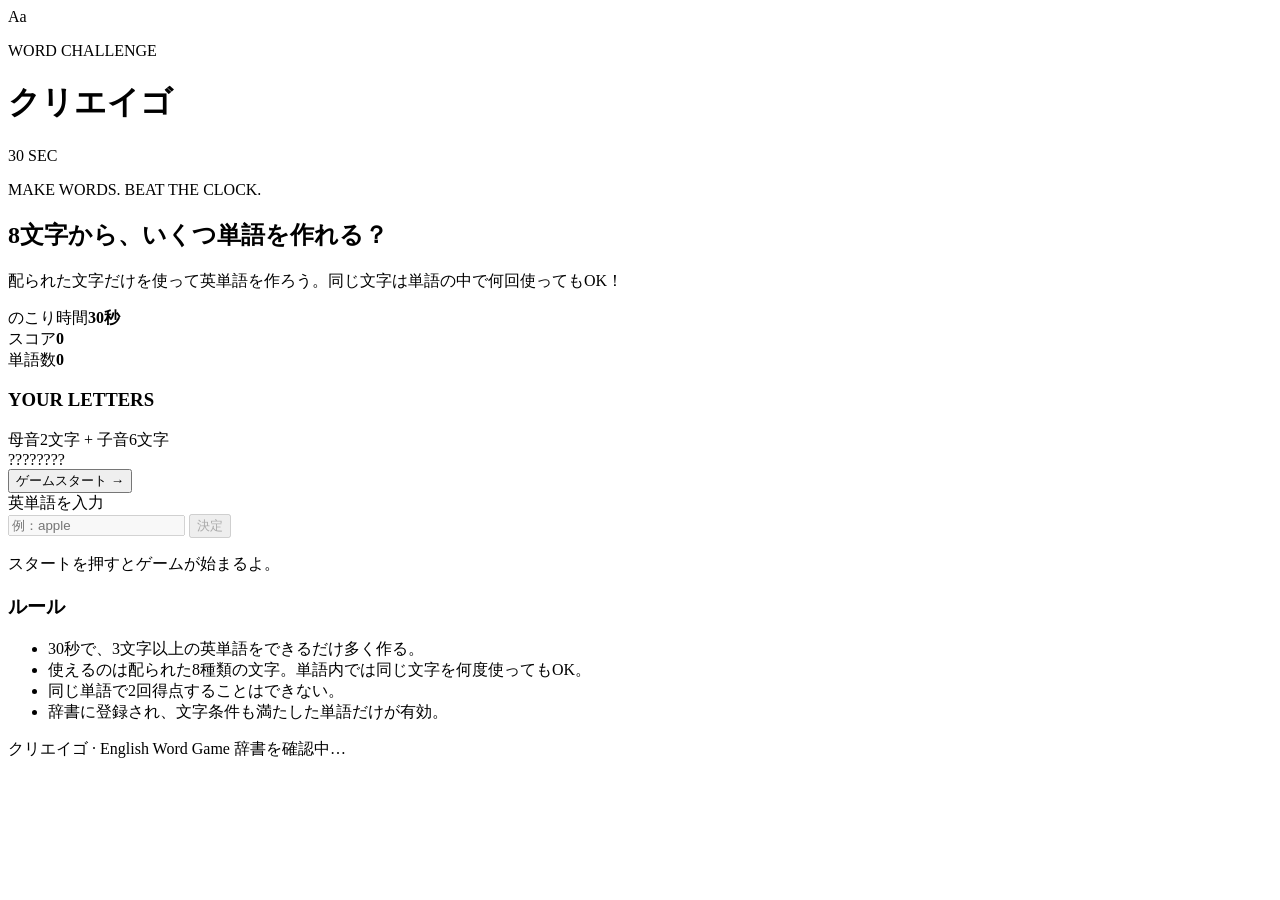
==== index.html @ 6e7e08d2 "Create Creigeo word game page" ====
<!doctype html>
<html lang="ja">
<head>
  <meta charset="utf-8">
  <meta name="viewport" content="width=device-width, initial-scale=1">
  <meta name="theme-color" content="#111827">
  <title>クリエイゴ | Alphabet Rush</title>
  <link rel="stylesheet" href="style.css">
  <script src="game.js" defer></script>
</head>
<body>
  <main class="app">
    <header class="top">
      <div class="brand-mark" aria-hidden="true">Aa</div>
      <div><p class="eyebrow">WORD CHALLENGE</p><h1>クリエイゴ</h1></div>
      <div class="top-badge">30 SEC</div>
    </header>

    <section class="hero">
      <p class="eyebrow">MAKE WORDS. BEAT THE CLOCK.</p>
      <h2>8文字から、いくつ単語を作れる？</h2>
      <p class="sub">配られた文字だけを使って英単語を作ろう。同じ文字は単語の中で何回使ってもOK！</p>
    </section>

    <section class="stats" aria-label="ゲーム状況">
      <div class="stat"><span>のこり時間</span><strong id="time">30<span class="unit">秒</span></strong></div>
      <div class="stat"><span>スコア</span><strong id="score">0</strong></div>
      <div class="stat"><span>単語数</span><strong id="word-count">0</strong></div>
    </section>

    <section class="play-panel">
      <div class="panel-heading"><h3>YOUR LETTERS</h3><span id="letter-note">母音2文字 + 子音6文字</span></div>
      <div id="letters" class="letters" aria-label="配られたアルファベット">
        <span class="letter placeholder">?</span><span class="letter placeholder">?</span><span class="letter placeholder">?</span><span class="letter placeholder">?</span><span class="letter placeholder">?</span><span class="letter placeholder">?</span><span class="letter placeholder">?</span><span class="letter placeholder">?</span>
      </div>

      <button id="start-btn" class="primary-btn">ゲームスタート <span aria-hidden="true">→</span></button>

      <form id="answer-form" class="answer-form">
        <label for="word-input">英単語を入力</label>
        <div class="input-row">
          <input id="word-input" type="text" placeholder="例：apple" autocomplete="off" autocapitalize="none" spellcheck="false" disabled>
          <button id="submit-btn" type="submit" disabled>決定</button>
        </div>
        <p id="feedback" class="feedback" aria-live="polite">スタートを押すとゲームが始まるよ。</p>
      </form>

      <div class="rules">
        <h3>ルール</h3>
        <ul>
          <li>30秒で、3文字以上の英単語をできるだけ多く作る。</li>
          <li>使えるのは配られた8種類の文字。単語内では同じ文字を何度使ってもOK。</li>
          <li>同じ単語で2回得点することはできない。</li>
          <li>辞書に登録され、文字条件も満たした単語だけが有効。</li>
        </ul>
      </div>
    </section>

    <section class="result-panel" id="result-panel" hidden>
      <p class="eyebrow">TIME'S UP</p>
      <h2>ゲーム終了！</h2>
      <p class="result-score"><span id="final-score">0</span><small>点</small></p>
      <p id="final-summary"></p>
      <h3>今回の単語</h3>
      <div id="final-words" class="word-list"></div>
      <button id="again-btn" class="primary-btn">もう一度プレイ ↻</button>
    </section>

    <footer>クリエイゴ · English Word Game <span id="dictionary-status">辞書を確認中…</span></footer>
  </main>
</body>
</html>
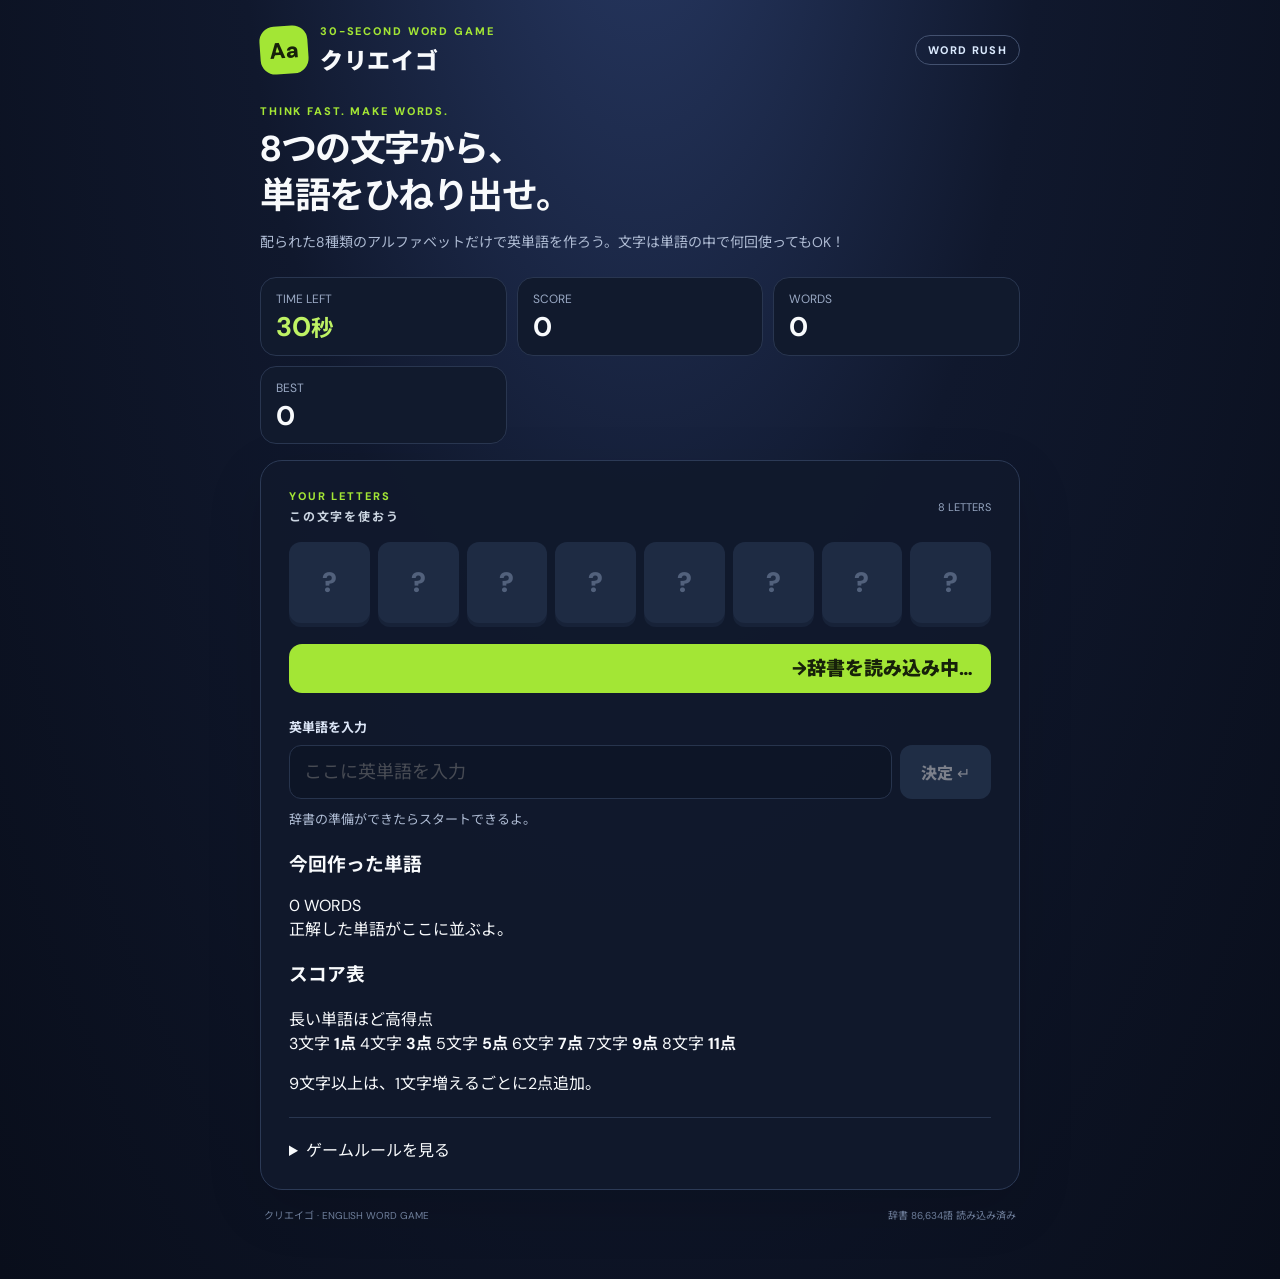
==== commit 1406f3a6: "Refresh Creigeo game interface" ====
--- a/index.html
+++ b/index.html
@@ -2,9 +2,13 @@
 <html lang="ja">
 <head>
   <meta charset="utf-8">
-  <meta name="viewport" content="width=device-width, initial-scale=1">
-  <meta name="theme-color" content="#111827">
-  <title>クリエイゴ | Alphabet Rush</title>
+  <meta name="viewport" content="width=device-width, initial-scale=1, viewport-fit=cover">
+  <meta name="theme-color" content="#101426">
+  <meta name="description" content="30秒で英単語を作るスピードワードゲーム、クリエイゴ。">
+  <title>クリエイゴ | 30秒ワードチャレンジ</title>
+  <link rel="preconnect" href="https://fonts.googleapis.com">
+  <link rel="preconnect" href="https://fonts.gstatic.com" crossorigin>
+  <link href="https://fonts.googleapis.com/css2?family=DM+Sans:wght@400;500;600;700;800;900&family=Noto+Sans+JP:wght@400;500;700;900&display=swap" rel="stylesheet">
   <link rel="stylesheet" href="style.css">
   <script src="game.js" defer></script>
 </head>
@@ -12,61 +16,120 @@
   <main class="app">
     <header class="top">
       <div class="brand-mark" aria-hidden="true">Aa</div>
-      <div><p class="eyebrow">WORD CHALLENGE</p><h1>クリエイゴ</h1></div>
-      <div class="top-badge">30 SEC</div>
+      <div class="brand-copy">
+        <p class="eyebrow">30-SECOND WORD GAME</p>
+        <h1>クリエイゴ</h1>
+      </div>
+      <div class="top-badge"><span class="live-dot"></span> WORD RUSH</div>
     </header>
 
     <section class="hero">
-      <p class="eyebrow">MAKE WORDS. BEAT THE CLOCK.</p>
-      <h2>8文字から、いくつ単語を作れる？</h2>
-      <p class="sub">配られた文字だけを使って英単語を作ろう。同じ文字は単語の中で何回使ってもOK！</p>
+      <p class="eyebrow">THINK FAST. MAKE WORDS.</p>
+      <h2>8つの文字から、<br><span>単語をひねり出せ。</span></h2>
+      <p class="sub">配られた8種類のアルファベットだけで英単語を作ろう。文字は単語の中で何回使ってもOK！</p>
     </section>
 
-    <section class="stats" aria-label="ゲーム状況">
-      <div class="stat"><span>のこり時間</span><strong id="time">30<span class="unit">秒</span></strong></div>
-      <div class="stat"><span>スコア</span><strong id="score">0</strong></div>
-      <div class="stat"><span>単語数</span><strong id="word-count">0</strong></div>
+    <section class="stats" aria-label="ゲーム記録">
+      <div class="stat time-stat">
+        <span class="stat-label">TIME LEFT</span>
+        <strong><span id="time-value">30</span><small>秒</small></strong>
+      </div>
+      <div class="stat">
+        <span class="stat-label">SCORE</span>
+        <strong id="score">0</strong>
+      </div>
+      <div class="stat">
+        <span class="stat-label">WORDS</span>
+        <strong id="word-count">0</strong>
+      </div>
+      <div class="stat best-stat">
+        <span class="stat-label">BEST</span>
+        <strong id="best-score">0</strong>
+      </div>
     </section>
 
+    <div class="timer-track" role="progressbar" aria-label="残り時間" aria-valuemin="0" aria-valuemax="30" aria-valuenow="30">
+      <div id="timer-bar" class="timer-fill"></div>
+    </div>
+
     <section class="play-panel">
-      <div class="panel-heading"><h3>YOUR LETTERS</h3><span id="letter-note">母音2文字 + 子音6文字</span></div>
+      <div class="panel-heading">
+        <div><p class="eyebrow">YOUR LETTERS</p><h3>この文字を使おう</h3></div>
+        <span class="letter-count">8 LETTERS</span>
+      </div>
       <div id="letters" class="letters" aria-label="配られたアルファベット">
-        <span class="letter placeholder">?</span><span class="letter placeholder">?</span><span class="letter placeholder">?</span><span class="letter placeholder">?</span><span class="letter placeholder">?</span><span class="letter placeholder">?</span><span class="letter placeholder">?</span><span class="letter placeholder">?</span>
+        <span class="letter placeholder">?</span>
+        <span class="letter placeholder">?</span>
+        <span class="letter placeholder">?</span>
+        <span class="letter placeholder">?</span>
+        <span class="letter placeholder">?</span>
+        <span class="letter placeholder">?</span>
+        <span class="letter placeholder">?</span>
+        <span class="letter placeholder">?</span>
       </div>
 
-      <button id="start-btn" class="primary-btn">ゲームスタート <span aria-hidden="true">→</span></button>
+      <button id="start-btn" class="primary-btn" type="button" disabled>
+        <span class="button-label">辞書を読み込み中…</span><span class="button-arrow" aria-hidden="true">→</span>
+      </button>
 
-      <form id="answer-form" class="answer-form">
+      <form id="answer-form" class="answer-form" autocomplete="off">
         <label for="word-input">英単語を入力</label>
         <div class="input-row">
-          <input id="word-input" type="text" placeholder="例：apple" autocomplete="off" autocapitalize="none" spellcheck="false" disabled>
-          <button id="submit-btn" type="submit" disabled>決定</button>
+          <input id="word-input" type="text" placeholder="ここに英単語を入力" autocomplete="off" autocapitalize="none" spellcheck="false" inputmode="text" disabled>
+          <button id="submit-btn" type="submit" disabled>決定 <span aria-hidden="true">↵</span></button>
         </div>
-        <p id="feedback" class="feedback" aria-live="polite">スタートを押すとゲームが始まるよ。</p>
+        <p id="feedback" class="feedback" aria-live="polite">辞書の準備ができたらスタートできるよ。</p>
       </form>
 
-      <div class="rules">
-        <h3>ルール</h3>
+      <section class="accepted-section" aria-live="polite">
+        <div class="accepted-heading"><h3>今回作った単語</h3><span id="accepted-total">0 WORDS</span></div>
+        <div id="accepted-words" class="accepted-words">
+          <span class="empty-words">正解した単語がここに並ぶよ。</span>
+        </div>
+      </section>
+
+      <section class="scoring">
+        <div class="accepted-heading"><h3>スコア表</h3><span>長い単語ほど高得点</span></div>
+        <div class="score-chips">
+          <span>3文字 <b>1点</b></span>
+          <span>4文字 <b>3点</b></span>
+          <span>5文字 <b>5点</b></span>
+          <span>6文字 <b>7点</b></span>
+          <span>7文字 <b>9点</b></span>
+          <span>8文字 <b>11点</b></span>
+        </div>
+        <p class="score-note">9文字以上は、1文字増えるごとに2点追加。</p>
+      </section>
+
+      <details class="rules">
+        <summary>ゲームルールを見る</summary>
         <ul>
-          <li>30秒で、3文字以上の英単語をできるだけ多く作る。</li>
-          <li>使えるのは配られた8種類の文字。単語内では同じ文字を何度使ってもOK。</li>
-          <li>同じ単語で2回得点することはできない。</li>
-          <li>辞書に登録され、文字条件も満たした単語だけが有効。</li>
+          <li>制限時間は30秒。母音2文字・子音6文字、合計8文字がランダムに配られる。</li>
+          <li>配布された8種類の文字だけを使う。単語内では同じ文字を何回使ってもOK。</li>
+          <li>3文字以上で、辞書に登録された英単語が得点になる。</li>
+          <li>同じ単語は1回のゲームで1度しか得点にならない。</li>
+          <li>入力してEnterキー、または「決定」を押すと判定される。</li>
         </ul>
-      </div>
+      </details>
     </section>
 
     <section class="result-panel" id="result-panel" hidden>
       <p class="eyebrow">TIME'S UP</p>
       <h2>ゲーム終了！</h2>
       <p class="result-score"><span id="final-score">0</span><small>点</small></p>
-      <p id="final-summary"></p>
+      <p id="final-summary" class="final-summary"></p>
+      <div id="new-record" class="new-record" hidden>NEW BEST SCORE!</div>
       <h3>今回の単語</h3>
       <div id="final-words" class="word-list"></div>
-      <button id="again-btn" class="primary-btn">もう一度プレイ ↻</button>
+      <button id="again-btn" class="primary-btn" type="button">
+        <span class="button-label">もう一度プレイ</span><span class="button-arrow" aria-hidden="true">↻</span>
+      </button>
     </section>
 
-    <footer>クリエイゴ · English Word Game <span id="dictionary-status">辞書を確認中…</span></footer>
+    <footer>
+      <span>クリエイゴ · ENGLISH WORD GAME</span>
+      <span id="dictionary-status">辞書を確認中…</span>
+    </footer>
   </main>
 </body>
 </html>
--- a/style.css
+++ b/style.css
@@ -0,0 +1,57 @@
+@import url('https://fonts.googleapis.com/css2?family=DM+Sans:wght@400;500;600;700;800&family=Noto+Sans+JP:wght@400;500;700;900&display=swap');
+:root{font-family:"DM Sans","Noto Sans JP",sans-serif;color:#f8fafc;background:#0b1020;font-synthesis:none}
+*{box-sizing:border-box}
+body{margin:0;min-height:100vh;background:radial-gradient(ellipse at 50% -20%,#293b67 0%,#10182d 45%,#090e1b 100%);padding:24px 14px 40px}
+button,input{font:inherit}
+button{cursor:pointer}
+.app{width:min(760px,100%);margin:0 auto}
+.top{display:flex;align-items:center;gap:12px;margin:0 0 28px}
+.brand-mark{width:48px;height:48px;border-radius:15px;display:grid;place-items:center;background:#a3e635;color:#17210a;font-weight:900;font-size:22px;transform:rotate(-4deg)}
+.eyebrow{font-size:11px;letter-spacing:.17em;font-weight:800;color:#a3e635;margin:0 0 4px}
+h1{font-size:23px;margin:0;font-weight:900;letter-spacing:.03em}
+.top-badge{margin-left:auto;border:1px solid #43516f;color:#dbeafe;border-radius:99px;padding:7px 12px;font-size:11px;font-weight:800;letter-spacing:.12em}
+.hero{margin-bottom:22px}
+.hero h2{font-size:clamp(24px,5vw,36px);line-height:1.3;margin:8px 0 10px;letter-spacing:-.04em}
+.sub{color:#aebbd3;line-height:1.8;font-size:14px;margin:0;max-width:600px}
+.stats{display:grid;grid-template-columns:repeat(3,1fr);gap:10px;margin-bottom:16px}
+.stat{border:1px solid #293650;background:#111a2d;border-radius:16px;padding:13px 15px}
+.stat>span{display:block;color:#9aa9c4;font-size:12px;margin-bottom:5px}
+.stat strong{font-size:27px;line-height:1.1}
+.stat:first-child strong{color:#bef264}
+.unit{font-size:12px;margin-left:4px;color:#b5c1d6}
+.play-panel,.result-panel{border:1px solid #2c3a56;background:rgba(16,25,44,.94);border-radius:22px;padding:clamp(17px,4vw,28px);box-shadow:0 18px 55px #0002}
+.panel-heading{display:flex;align-items:center;justify-content:space-between;gap:12px}
+.panel-heading h3{font-size:12px;letter-spacing:.15em;margin:0;color:#cbd5e1}
+.panel-heading span{font-size:11px;color:#96a6c1}
+.letters{display:grid;grid-template-columns:repeat(8,minmax(0,1fr));gap:8px;margin:17px 0 21px}
+.letter{aspect-ratio:1/1;display:grid;place-items:center;border-radius:12px;background:#e8f4ff;color:#15223a;font-size:clamp(19px,4.5vw,28px);font-weight:900;box-shadow:0 4px 0 #9bb5d0;user-select:none}
+.letter.placeholder{background:#1e2b43;color:#52617c;box-shadow:0 4px 0 #172238}
+.primary-btn{width:100%;border:0;border-radius:13px;background:#a3e635;color:#17210a;font-weight:900;padding:15px 18px;transition:transform .15s,filter .15s}
+.primary-btn:hover{filter:brightness(1.05);transform:translateY(-1px)}
+.primary-btn:disabled{opacity:.45;cursor:not-allowed}
+.primary-btn span{float:right;font-size:19px;line-height:1}
+.answer-form{margin-top:24px}
+.answer-form label{display:block;font-size:13px;font-weight:700;margin-bottom:9px;color:#dce6f7}
+.input-row{display:flex;gap:8px}
+.input-row input{min-width:0;flex:1;border:1px solid #3b4b69;border-radius:12px;background:#0b1323;color:white;padding:14px;font-size:18px;outline:none}
+.input-row input:focus{border-color:#a3e635;box-shadow:0 0 0 3px #a3e63520}
+.input-row input:disabled{opacity:.55}
+.input-row button{border:0;border-radius:12px;padding:0 21px;background:#334766;color:white;font-weight:800}
+.input-row button:disabled{opacity:.45;cursor:not-allowed}
+.feedback{font-size:13px;min-height:21px;color:#aebbd3;margin:10px 0 0}
+.feedback.good{color:#bef264}.feedback.bad{color:#fda4af}
+.rules{border-top:1px solid #293650;margin-top:23px;padding-top:19px}
+.rules h3,.result-panel h3{font-size:14px;margin:0 0 10px}
+.rules ul{padding-left:20px;margin:0;color:#aebbd3;font-size:12px;line-height:1.9}
+.result-panel{margin-top:16px;text-align:center}
+.result-panel h2{margin:6px 0}
+.result-score{font-size:58px;font-weight:900;color:#bef264;margin:8px 0}
+.result-score small{font-size:16px;margin-left:5px}
+#final-summary{color:#aebbd3;font-size:13px}
+.result-panel h3{text-align:left;margin-top:24px}
+.word-list{display:flex;flex-wrap:wrap;gap:7px;margin:0 0 22px}
+.word-chip{border:1px solid #3a4a67;background:#19253a;border-radius:99px;padding:6px 10px;font-size:12px}
+footer{display:flex;justify-content:space-between;gap:12px;color:#6f7f9b;font-size:10px;padding:17px 4px}
+footer span{text-align:right}
+[hidden]{display:none!important}
+@media(max-width:440px){body{padding:17px 10px 28px}.top{margin-bottom:22px}.stats{gap:7px}.stat{padding:11px}.stat strong{font-size:24px}.letters{gap:5px}.letter{border-radius:9px}.panel-heading span{font-size:10px}.play-panel,.result-panel{border-radius:17px}footer{font-size:9px}}
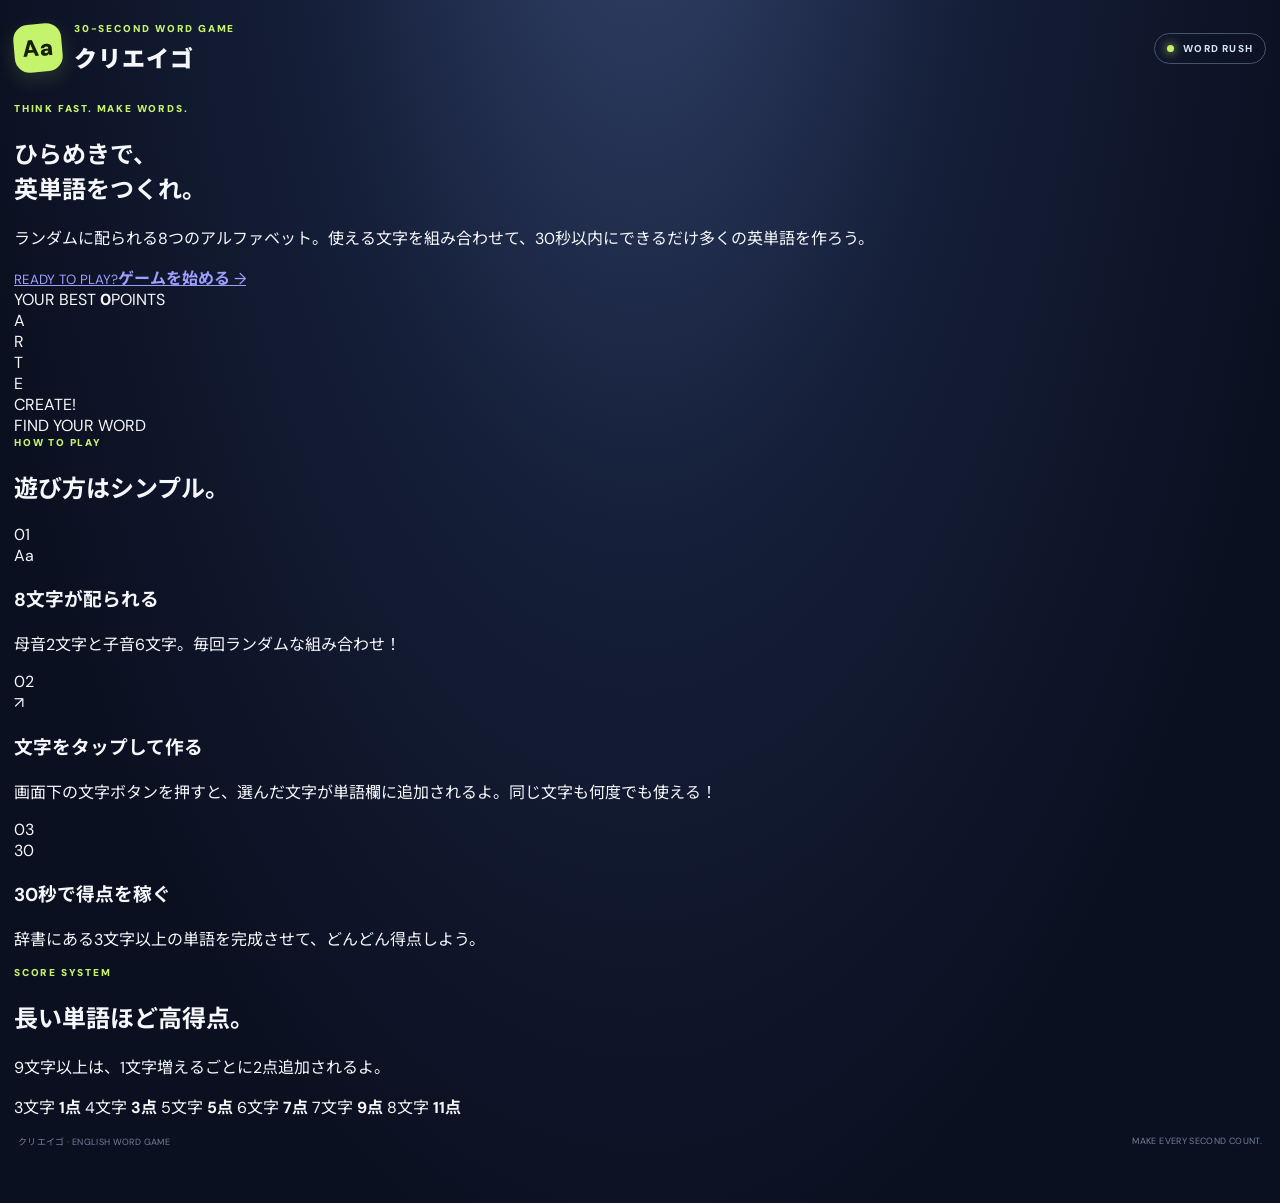
==== commit c7a8e546: "Separate Creigeo home screen" ====
--- a/index.html
+++ b/index.html
@@ -5,16 +5,16 @@
   <meta name="viewport" content="width=device-width, initial-scale=1, viewport-fit=cover">
   <meta name="theme-color" content="#101426">
   <meta name="description" content="30秒で英単語を作るスピードワードゲーム、クリエイゴ。">
-  <title>クリエイゴ | 30秒ワードチャレンジ</title>
+  <title>クリエイゴ | ホーム</title>
   <link rel="preconnect" href="https://fonts.googleapis.com">
   <link rel="preconnect" href="https://fonts.gstatic.com" crossorigin>
   <link href="https://fonts.googleapis.com/css2?family=DM+Sans:wght@400;500;600;700;800;900&family=Noto+Sans+JP:wght@400;500;700;900&display=swap" rel="stylesheet">
   <link rel="stylesheet" href="style.css">
-  <script src="game.js" defer></script>
+  <script src="home.js" defer></script>
 </head>
-<body>
-  <main class="app">
-    <header class="top">
+<body class="home-page">
+  <main class="home-shell">
+    <header class="top home-top">
       <div class="brand-mark" aria-hidden="true">Aa</div>
       <div class="brand-copy">
         <p class="eyebrow">30-SECOND WORD GAME</p>
@@ -23,112 +23,74 @@
       <div class="top-badge"><span class="live-dot"></span> WORD RUSH</div>
     </header>
 
-    <section class="hero">
-      <p class="eyebrow">THINK FAST. MAKE WORDS.</p>
-      <h2>8つの文字から、<br><span>単語をひねり出せ。</span></h2>
-      <p class="sub">配られた8種類のアルファベットだけで英単語を作ろう。文字は単語の中で何回使ってもOK！</p>
-    </section>
-
-    <section class="stats" aria-label="ゲーム記録">
-      <div class="stat time-stat">
-        <span class="stat-label">TIME LEFT</span>
-        <strong><span id="time-value">30</span><small>秒</small></strong>
+    <section class="home-hero">
+      <div class="hero-copy">
+        <p class="eyebrow">THINK FAST. MAKE WORDS.</p>
+        <h2>ひらめきで、<br><span>英単語をつくれ。</span></h2>
+        <p class="home-lead">ランダムに配られる8つのアルファベット。使える文字を組み合わせて、30秒以内にできるだけ多くの英単語を作ろう。</p>
+        <a class="home-start-btn" href="game.html">
+          <span><small>READY TO PLAY?</small><strong>ゲームを始める</strong></span>
+          <span class="home-start-arrow" aria-hidden="true">→</span>
+        </a>
+        <div class="home-best">YOUR BEST <strong id="home-best-score">0</strong><span>POINTS</span></div>
       </div>
-      <div class="stat">
-        <span class="stat-label">SCORE</span>
-        <strong id="score">0</strong>
-      </div>
-      <div class="stat">
-        <span class="stat-label">WORDS</span>
-        <strong id="word-count">0</strong>
-      </div>
-      <div class="stat best-stat">
-        <span class="stat-label">BEST</span>
-        <strong id="best-score">0</strong>
+      <div class="hero-art" aria-hidden="true">
+        <div class="art-glow"></div>
+        <div class="art-tile tile-a">A</div>
+        <div class="art-tile tile-r">R</div>
+        <div class="art-tile tile-t">T</div>
+        <div class="art-tile tile-e">E</div>
+        <div class="art-word">CREATE<span>!</span></div>
+        <div class="art-caption">FIND YOUR WORD</div>
       </div>
     </section>
 
-    <div class="timer-track" role="progressbar" aria-label="残り時間" aria-valuemin="0" aria-valuemax="30" aria-valuenow="30">
-      <div id="timer-bar" class="timer-fill"></div>
-    </div>
-
-    <section class="play-panel">
-      <div class="panel-heading">
-        <div><p class="eyebrow">YOUR LETTERS</p><h3>この文字を使おう</h3></div>
-        <span class="letter-count">8 LETTERS</span>
+    <section class="home-info">
+      <div class="section-heading">
+        <p class="eyebrow">HOW TO PLAY</p>
+        <h2>遊び方はシンプル。</h2>
       </div>
-      <div id="letters" class="letters" aria-label="配られたアルファベット">
-        <span class="letter placeholder">?</span>
-        <span class="letter placeholder">?</span>
-        <span class="letter placeholder">?</span>
-        <span class="letter placeholder">?</span>
-        <span class="letter placeholder">?</span>
-        <span class="letter placeholder">?</span>
-        <span class="letter placeholder">?</span>
-        <span class="letter placeholder">?</span>
+      <div class="steps-grid">
+        <article class="info-card">
+          <span class="step-number">01</span>
+          <div class="info-icon">Aa</div>
+          <h3>8文字が配られる</h3>
+          <p>母音2文字と子音6文字。毎回ランダムな組み合わせ！</p>
+        </article>
+        <article class="info-card">
+          <span class="step-number">02</span>
+          <div class="info-icon">↗</div>
+          <h3>文字をタップして作る</h3>
+          <p>画面下の文字ボタンを押すと、選んだ文字が単語欄に追加されるよ。同じ文字も何度でも使える！</p>
+        </article>
+        <article class="info-card">
+          <span class="step-number">03</span>
+          <div class="info-icon">30</div>
+          <h3>30秒で得点を稼ぐ</h3>
+          <p>辞書にある3文字以上の単語を完成させて、どんどん得点しよう。</p>
+        </article>
       </div>
-
-      <button id="start-btn" class="primary-btn" type="button" disabled>
-        <span class="button-label">辞書を読み込み中…</span><span class="button-arrow" aria-hidden="true">→</span>
-      </button>
-
-      <form id="answer-form" class="answer-form" autocomplete="off">
-        <label for="word-input">英単語を入力</label>
-        <div class="input-row">
-          <input id="word-input" type="text" placeholder="ここに英単語を入力" autocomplete="off" autocapitalize="none" spellcheck="false" inputmode="text" disabled>
-          <button id="submit-btn" type="submit" disabled>決定 <span aria-hidden="true">↵</span></button>
-        </div>
-        <p id="feedback" class="feedback" aria-live="polite">辞書の準備ができたらスタートできるよ。</p>
-      </form>
-
-      <section class="accepted-section" aria-live="polite">
-        <div class="accepted-heading"><h3>今回作った単語</h3><span id="accepted-total">0 WORDS</span></div>
-        <div id="accepted-words" class="accepted-words">
-          <span class="empty-words">正解した単語がここに並ぶよ。</span>
-        </div>
-      </section>
-
-      <section class="scoring">
-        <div class="accepted-heading"><h3>スコア表</h3><span>長い単語ほど高得点</span></div>
-        <div class="score-chips">
-          <span>3文字 <b>1点</b></span>
-          <span>4文字 <b>3点</b></span>
-          <span>5文字 <b>5点</b></span>
-          <span>6文字 <b>7点</b></span>
-          <span>7文字 <b>9点</b></span>
-          <span>8文字 <b>11点</b></span>
-        </div>
-        <p class="score-note">9文字以上は、1文字増えるごとに2点追加。</p>
-      </section>
-
-      <details class="rules">
-        <summary>ゲームルールを見る</summary>
-        <ul>
-          <li>制限時間は30秒。母音2文字・子音6文字、合計8文字がランダムに配られる。</li>
-          <li>配布された8種類の文字だけを使う。単語内では同じ文字を何回使ってもOK。</li>
-          <li>3文字以上で、辞書に登録された英単語が得点になる。</li>
-          <li>同じ単語は1回のゲームで1度しか得点にならない。</li>
-          <li>入力してEnterキー、または「決定」を押すと判定される。</li>
-        </ul>
-      </details>
     </section>
 
-    <section class="result-panel" id="result-panel" hidden>
-      <p class="eyebrow">TIME'S UP</p>
-      <h2>ゲーム終了！</h2>
-      <p class="result-score"><span id="final-score">0</span><small>点</small></p>
-      <p id="final-summary" class="final-summary"></p>
-      <div id="new-record" class="new-record" hidden>NEW BEST SCORE!</div>
-      <h3>今回の単語</h3>
-      <div id="final-words" class="word-list"></div>
-      <button id="again-btn" class="primary-btn" type="button">
-        <span class="button-label">もう一度プレイ</span><span class="button-arrow" aria-hidden="true">↻</span>
-      </button>
+    <section class="home-scoring">
+      <div>
+        <p class="eyebrow">SCORE SYSTEM</p>
+        <h2>長い単語ほど高得点。</h2>
+        <p>9文字以上は、1文字増えるごとに2点追加されるよ。</p>
+      </div>
+      <div class="home-score-grid">
+        <span>3文字 <b>1点</b></span>
+        <span>4文字 <b>3点</b></span>
+        <span>5文字 <b>5点</b></span>
+        <span>6文字 <b>7点</b></span>
+        <span>7文字 <b>9点</b></span>
+        <span>8文字 <b>11点</b></span>
+      </div>
     </section>
 
-    <footer>
+    <footer class="home-footer">
       <span>クリエイゴ · ENGLISH WORD GAME</span>
-      <span id="dictionary-status">辞書を確認中…</span>
+      <span>MAKE EVERY SECOND COUNT.</span>
     </footer>
   </main>
 </body>
--- a/style.css
+++ b/style.css
@@ -1,57 +1,127 @@
-@import url('https://fonts.googleapis.com/css2?family=DM+Sans:wght@400;500;600;700;800&family=Noto+Sans+JP:wght@400;500;700;900&display=swap');
-:root{font-family:"DM Sans","Noto Sans JP",sans-serif;color:#f8fafc;background:#0b1020;font-synthesis:none}
+:root{
+  color-scheme:dark;
+  font-family:"DM Sans","Noto Sans JP",sans-serif;
+  color:#f6f7fb;
+  background:#0b1020;
+  font-synthesis:none;
+  --lime:#c5f36b;
+  --muted:#a3aec4;
+  --line:#293650;
+  --panel:#121b30;
+}
 *{box-sizing:border-box}
-body{margin:0;min-height:100vh;background:radial-gradient(ellipse at 50% -20%,#293b67 0%,#10182d 45%,#090e1b 100%);padding:24px 14px 40px}
+body{
+  margin:0;min-height:100vh;padding:22px 14px 38px;
+  background:radial-gradient(ellipse at 50% -18%,#34446d 0%,#151f39 37%,#0b1020 76%);
+}
 button,input{font:inherit}
 button{cursor:pointer}
-.app{width:min(760px,100%);margin:0 auto}
+.app{width:min(740px,100%);margin:0 auto}
 .top{display:flex;align-items:center;gap:12px;margin:0 0 28px}
-.brand-mark{width:48px;height:48px;border-radius:15px;display:grid;place-items:center;background:#a3e635;color:#17210a;font-weight:900;font-size:22px;transform:rotate(-4deg)}
-.eyebrow{font-size:11px;letter-spacing:.17em;font-weight:800;color:#a3e635;margin:0 0 4px}
-h1{font-size:23px;margin:0;font-weight:900;letter-spacing:.03em}
-.top-badge{margin-left:auto;border:1px solid #43516f;color:#dbeafe;border-radius:99px;padding:7px 12px;font-size:11px;font-weight:800;letter-spacing:.12em}
+.brand-mark{
+  width:48px;height:48px;flex:0 0 48px;border-radius:15px;display:grid;place-items:center;
+  background:var(--lime);color:#17200c;font-weight:900;font-size:23px;transform:rotate(-5deg);
+  box-shadow:0 7px 20px #c5f36b25;
+}
+.brand-copy h1{margin:0;font-size:23px;font-weight:900;letter-spacing:.04em}
+.eyebrow{font-size:10px;letter-spacing:.18em;font-weight:900;color:var(--lime);margin:0 0 5px}
+.top-badge{
+  margin-left:auto;padding:8px 12px;border:1px solid #455371;border-radius:99px;
+  color:#d8e2f7;font-size:10px;font-weight:800;letter-spacing:.12em;white-space:nowrap;
+}
+.live-dot{display:inline-block;width:7px;height:7px;border-radius:50%;background:var(--lime);margin-right:6px;box-shadow:0 0 10px #c5f36b}
 .hero{margin-bottom:22px}
-.hero h2{font-size:clamp(24px,5vw,36px);line-height:1.3;margin:8px 0 10px;letter-spacing:-.04em}
-.sub{color:#aebbd3;line-height:1.8;font-size:14px;margin:0;max-width:600px}
-.stats{display:grid;grid-template-columns:repeat(3,1fr);gap:10px;margin-bottom:16px}
-.stat{border:1px solid #293650;background:#111a2d;border-radius:16px;padding:13px 15px}
-.stat>span{display:block;color:#9aa9c4;font-size:12px;margin-bottom:5px}
-.stat strong{font-size:27px;line-height:1.1}
-.stat:first-child strong{color:#bef264}
-.unit{font-size:12px;margin-left:4px;color:#b5c1d6}
-.play-panel,.result-panel{border:1px solid #2c3a56;background:rgba(16,25,44,.94);border-radius:22px;padding:clamp(17px,4vw,28px);box-shadow:0 18px 55px #0002}
-.panel-heading{display:flex;align-items:center;justify-content:space-between;gap:12px}
-.panel-heading h3{font-size:12px;letter-spacing:.15em;margin:0;color:#cbd5e1}
-.panel-heading span{font-size:11px;color:#96a6c1}
-.letters{display:grid;grid-template-columns:repeat(8,minmax(0,1fr));gap:8px;margin:17px 0 21px}
-.letter{aspect-ratio:1/1;display:grid;place-items:center;border-radius:12px;background:#e8f4ff;color:#15223a;font-size:clamp(19px,4.5vw,28px);font-weight:900;box-shadow:0 4px 0 #9bb5d0;user-select:none}
-.letter.placeholder{background:#1e2b43;color:#52617c;box-shadow:0 4px 0 #172238}
-.primary-btn{width:100%;border:0;border-radius:13px;background:#a3e635;color:#17210a;font-weight:900;padding:15px 18px;transition:transform .15s,filter .15s}
-.primary-btn:hover{filter:brightness(1.05);transform:translateY(-1px)}
-.primary-btn:disabled{opacity:.45;cursor:not-allowed}
-.primary-btn span{float:right;font-size:19px;line-height:1}
-.answer-form{margin-top:24px}
-.answer-form label{display:block;font-size:13px;font-weight:700;margin-bottom:9px;color:#dce6f7}
+.hero h2{font-size:clamp(28px,6vw,42px);line-height:1.25;letter-spacing:-.055em;margin:7px 0 11px;font-weight:900}
+.hero h2 span{color:var(--lime)}
+.sub{color:#afbad0;line-height:1.85;font-size:13px;margin:0;max-width:590px}
+.stats{display:grid;grid-template-columns:repeat(4,minmax(0,1fr));gap:9px;margin-bottom:11px}
+.stat{border:1px solid var(--line);background:#121b2f;border-radius:15px;padding:12px 14px;min-width:0}
+.stat-label{display:block;color:#8f9db6;font-size:9px;font-weight:800;letter-spacing:.13em;margin-bottom:5px}
+.stat strong{display:block;font-size:clamp(21px,4vw,27px);line-height:1.1;font-weight:900;font-variant-numeric:tabular-nums}
+.time-stat strong{color:var(--lime)}
+.time-stat small{font-size:11px;color:#aab6ca;margin-left:3px}
+.best-stat strong{color:#d5c5ff}
+.timer-track{height:7px;border-radius:99px;background:#27344d;overflow:hidden;margin-bottom:15px}
+.timer-fill{height:100%;width:100%;border-radius:inherit;background:linear-gradient(90deg,#c5f36b,#86d9a2);transition:width .1s linear}
+.play-panel,.result-panel{
+  border:1px solid #2c3b58;background:rgba(17,26,46,.96);border-radius:22px;
+  padding:clamp(17px,4vw,27px);box-shadow:0 18px 55px #0003;
+}
+.panel-heading,.accepted-heading{display:flex;align-items:center;justify-content:space-between;gap:12px}
+.panel-heading h3{font-size:17px;font-weight:800;margin:0}
+.letter-count{border:1px solid #40506d;border-radius:99px;padding:6px 9px;color:#c1cee3;font-size:9px;font-weight:800;letter-spacing:.12em;white-space:nowrap}
+.letters{display:grid;grid-template-columns:repeat(8,minmax(0,1fr));gap:8px;margin:18px 0 21px}
+.letter{
+  aspect-ratio:1;display:grid;place-items:center;border-radius:12px;
+  background:linear-gradient(150deg,#f5fbff,#d7e8f5);color:#14223a;
+  font-size:clamp(19px,5vw,29px);font-weight:900;box-shadow:0 4px 0 #93abc4;
+  user-select:none;animation:pop-in .22s ease both;
+}
+.letter:nth-child(2){animation-delay:.025s}.letter:nth-child(3){animation-delay:.05s}.letter:nth-child(4){animation-delay:.075s}
+.letter:nth-child(5){animation-delay:.1s}.letter:nth-child(6){animation-delay:.125s}.letter:nth-child(7){animation-delay:.15s}.letter:nth-child(8){animation-delay:.175s}
+.letter.placeholder{background:#202d45;color:#566681;box-shadow:0 4px 0 #172238}
+@keyframes pop-in{from{opacity:0;transform:translateY(6px) scale(.96)}to{opacity:1;transform:translateY(0) scale(1)}}
+.primary-btn{
+  display:flex;align-items:center;justify-content:center;gap:12px;width:100%;border:0;border-radius:13px;
+  background:var(--lime);color:#18220c;font-weight:900;padding:15px 18px;
+  box-shadow:0 5px 0 #83ad3b;transition:transform .14s,filter .14s,box-shadow .14s;
+}
+.primary-btn:hover:not(:disabled){filter:brightness(1.06);transform:translateY(-1px);box-shadow:0 6px 0 #83ad3b}
+.primary-btn:active:not(:disabled){transform:translateY(3px);box-shadow:0 2px 0 #83ad3b}
+.primary-btn:disabled{opacity:.5;cursor:not-allowed;box-shadow:none}
+.button-label{flex:1;text-align:center;padding-left:25px}
+.button-arrow{font-size:19px;line-height:1}
+.answer-form{margin-top:23px}
+.answer-form label{display:block;font-size:12px;font-weight:800;color:#dce6f7;margin-bottom:8px}
 .input-row{display:flex;gap:8px}
-.input-row input{min-width:0;flex:1;border:1px solid #3b4b69;border-radius:12px;background:#0b1323;color:white;padding:14px;font-size:18px;outline:none}
-.input-row input:focus{border-color:#a3e635;box-shadow:0 0 0 3px #a3e63520}
-.input-row input:disabled{opacity:.55}
-.input-row button{border:0;border-radius:12px;padding:0 21px;background:#334766;color:white;font-weight:800}
-.input-row button:disabled{opacity:.45;cursor:not-allowed}
-.feedback{font-size:13px;min-height:21px;color:#aebbd3;margin:10px 0 0}
-.feedback.good{color:#bef264}.feedback.bad{color:#fda4af}
-.rules{border-top:1px solid #293650;margin-top:23px;padding-top:19px}
-.rules h3,.result-panel h3{font-size:14px;margin:0 0 10px}
-.rules ul{padding-left:20px;margin:0;color:#aebbd3;font-size:12px;line-height:1.9}
-.result-panel{margin-top:16px;text-align:center}
-.result-panel h2{margin:6px 0}
-.result-score{font-size:58px;font-weight:900;color:#bef264;margin:8px 0}
-.result-score small{font-size:16px;margin-left:5px}
-#final-summary{color:#aebbd3;font-size:13px}
-.result-panel h3{text-align:left;margin-top:24px}
-.word-list{display:flex;flex-wrap:wrap;gap:7px;margin:0 0 22px}
-.word-chip{border:1px solid #3a4a67;background:#19253a;border-radius:99px;padding:6px 10px;font-size:12px}
-footer{display:flex;justify-content:space-between;gap:12px;color:#6f7f9b;font-size:10px;padding:17px 4px}
-footer span{text-align:right}
+.input-row input{
+  min-width:0;flex:1;border:1px solid #405170;border-radius:12px;background:#0c1425;color:#fff;
+  padding:14px;font-size:17px;outline:none;transition:border-color .15s,box-shadow .15s;
+}
+.input-row input::placeholder{color:#66758f;font-size:13px}
+.input-row input:focus{border-color:var(--lime);box-shadow:0 0 0 3px #c5f36b1c}
+.input-row input:disabled{opacity:.5}
+.input-row button{border:0;border-radius:12px;padding:0 18px;background:#344765;color:#fff;font-weight:800;white-space:nowrap}
+.input-row button span{opacity:.65;margin-left:3px}
+.input-row button:disabled{opacity:.42;cursor:not-allowed}
+.feedback{font-size:12px;min-height:20px;color:var(--muted);margin:9px 0 0}
+.feedback.good{color:var(--lime)}.feedback.bad{color:#ffabb7}
+.accepted-section,.scoring{border-top:1px solid var(--line);margin-top:22px;padding-top:18px}
+.accepted-heading h3{font-size:13px;font-weight:800;margin:0}
+.accepted-heading>span{font-size:9px;color:#8292ad;letter-spacing:.08em}
+.accepted-words,.word-list{display:flex;flex-wrap:wrap;gap:7px;margin-top:12px;min-height:27px}
+.empty-words{font-size:11px;color:#72819b}
+.word-chip{border:1px solid #3b4c69;background:#1a2941;border-radius:99px;padding:6px 10px;font-size:11px;color:#e5edf9}
+.word-chip b{color:var(--lime);font-weight:700;margin-left:4px}
+.score-chips{display:grid;grid-template-columns:repeat(3,1fr);gap:7px;margin-top:12px}
+.score-chips span{display:flex;justify-content:space-between;gap:5px;border-radius:9px;background:#1a2740;padding:8px 10px;color:#c0cce0;font-size:10px}
+.score-chips b{color:var(--lime);white-space:nowrap}
+.score-note{font-size:10px;color:#8292ad;margin:9px 0 0}
+.rules{border-top:1px solid var(--line);margin-top:19px;padding-top:15px}
+.rules summary{cursor:pointer;color:#c2cde0;font-size:12px;font-weight:800}
+.rules ul{padding-left:19px;margin:12px 0 0;color:#9eabc2;font-size:11px;line-height:1.95}
+.result-panel{margin-top:15px;text-align:center}
+.result-panel h2{font-size:25px;margin:5px 0}
+.result-score{font-size:58px;font-weight:900;color:var(--lime);margin:8px 0 2px;font-variant-numeric:tabular-nums}
+.result-score small{font-size:15px;margin-left:5px;color:#c5d1e5}
+.final-summary{font-size:12px;color:#aab7ce;margin:0}
+.new-record{display:inline-block;margin-top:12px;padding:7px 12px;border-radius:99px;background:#39305b;color:#e4d9ff;font-size:10px;font-weight:900;letter-spacing:.12em}
+.result-panel h3{text-align:left;font-size:13px;margin:23px 0 0}
+.result-panel .word-list{margin:12px 0 20px}
+footer{display:flex;justify-content:space-between;gap:12px;color:#71809a;font-size:9px;letter-spacing:.04em;padding:17px 4px}
+footer span:last-child{text-align:right}
 [hidden]{display:none!important}
-@media(max-width:440px){body{padding:17px 10px 28px}.top{margin-bottom:22px}.stats{gap:7px}.stat{padding:11px}.stat strong{font-size:24px}.letters{gap:5px}.letter{border-radius:9px}.panel-heading span{font-size:10px}.play-panel,.result-panel{border-radius:17px}footer{font-size:9px}}
+@media(max-width:480px){
+  body{padding:16px 10px 28px}
+  .top{margin-bottom:23px}
+  .stats{grid-template-columns:repeat(2,minmax(0,1fr));gap:7px}
+  .stat{padding:10px 12px}
+  .letters{gap:5px;margin:16px 0 19px}
+  .letter{border-radius:9px;box-shadow:0 3px 0 #93abc4}
+  .play-panel,.result-panel{border-radius:17px}
+  .score-chips{grid-template-columns:repeat(2,1fr)}
+  footer{font-size:8px}
+}
+@media(prefers-reduced-motion:reduce){
+  *,*::before,*::after{animation-duration:.01ms!important;transition-duration:.01ms!important;scroll-behavior:auto!important}
+}
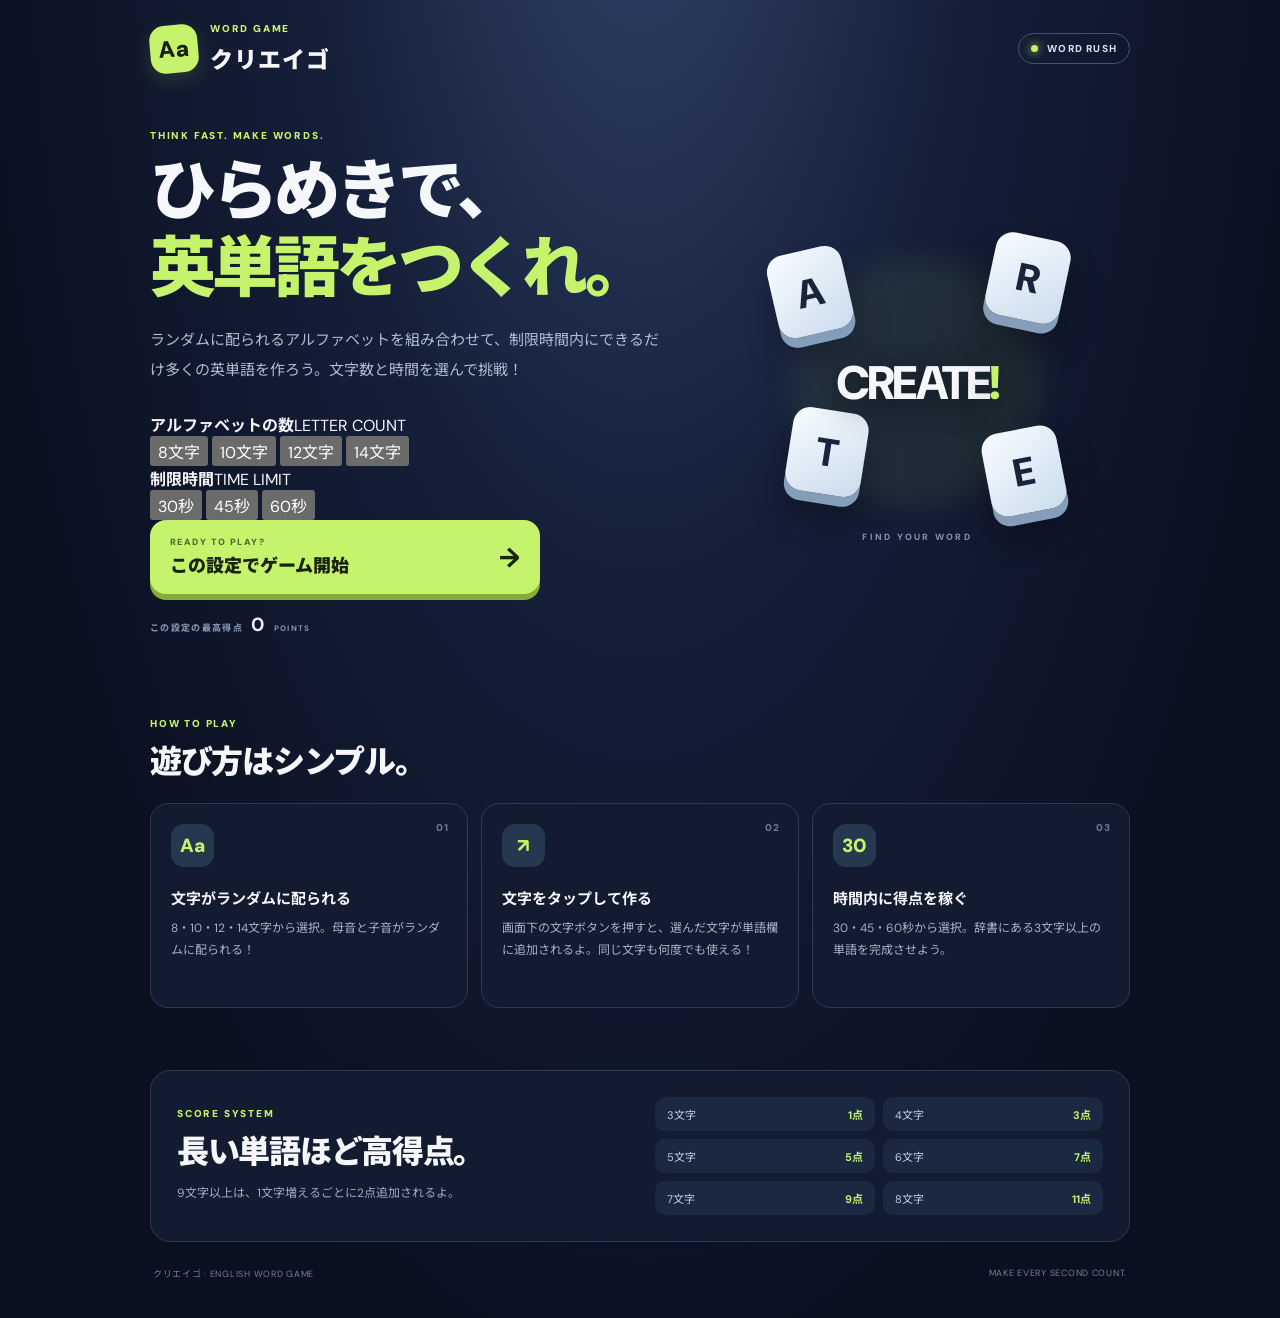
==== commit b0698c22: "Add letter count and timer mode selection" ====
--- a/index.html
+++ b/index.html
@@ -17,7 +17,7 @@
     <header class="top home-top">
       <div class="brand-mark" aria-hidden="true">Aa</div>
       <div class="brand-copy">
-        <p class="eyebrow">30-SECOND WORD GAME</p>
+        <p class="eyebrow">WORD GAME</p>
         <h1>クリエイゴ</h1>
       </div>
       <div class="top-badge"><span class="live-dot"></span> WORD RUSH</div>
@@ -27,12 +27,31 @@
       <div class="hero-copy">
         <p class="eyebrow">THINK FAST. MAKE WORDS.</p>
         <h2>ひらめきで、<br><span>英単語をつくれ。</span></h2>
-        <p class="home-lead">ランダムに配られる8つのアルファベット。使える文字を組み合わせて、30秒以内にできるだけ多くの英単語を作ろう。</p>
-        <a class="home-start-btn" href="game.html">
-          <span><small>READY TO PLAY?</small><strong>ゲームを始める</strong></span>
+        <p class="home-lead">ランダムに配られるアルファベットを組み合わせて、制限時間内にできるだけ多くの英単語を作ろう。文字数と時間を選んで挑戦！</p>
+        <section class="mode-selectors" aria-label="ゲーム設定">
+          <div class="mode-group">
+            <div class="mode-heading"><strong>アルファベットの数</strong><span>LETTER COUNT</span></div>
+            <div class="choice-row" id="letter-options">
+              <button class="mode-option is-selected" type="button" data-letters="8" aria-pressed="true">8<span>文字</span></button>
+              <button class="mode-option" type="button" data-letters="10" aria-pressed="false">10<span>文字</span></button>
+              <button class="mode-option" type="button" data-letters="12" aria-pressed="false">12<span>文字</span></button>
+              <button class="mode-option" type="button" data-letters="14" aria-pressed="false">14<span>文字</span></button>
+            </div>
+          </div>
+          <div class="mode-group">
+            <div class="mode-heading"><strong>制限時間</strong><span>TIME LIMIT</span></div>
+            <div class="choice-row" id="time-options">
+              <button class="mode-option is-selected" type="button" data-time="30" aria-pressed="true">30<span>秒</span></button>
+              <button class="mode-option" type="button" data-time="45" aria-pressed="false">45<span>秒</span></button>
+              <button class="mode-option" type="button" data-time="60" aria-pressed="false">60<span>秒</span></button>
+            </div>
+          </div>
+        </section>
+        <a id="home-start-link" class="home-start-btn" href="game.html?letters=8&amp;time=30">
+          <span><small>READY TO PLAY?</small><strong>この設定でゲーム開始</strong></span>
           <span class="home-start-arrow" aria-hidden="true">→</span>
         </a>
-        <div class="home-best">YOUR BEST <strong id="home-best-score">0</strong><span>POINTS</span></div>
+        <div class="home-best">この設定の最高得点 <strong id="home-best-score">0</strong><span>POINTS</span></div>
       </div>
       <div class="hero-art" aria-hidden="true">
         <div class="art-glow"></div>
@@ -54,8 +73,8 @@
         <article class="info-card">
           <span class="step-number">01</span>
           <div class="info-icon">Aa</div>
-          <h3>8文字が配られる</h3>
-          <p>母音2文字と子音6文字。毎回ランダムな組み合わせ！</p>
+          <h3>文字がランダムに配られる</h3>
+          <p>8・10・12・14文字から選択。母音と子音がランダムに配られる！</p>
         </article>
         <article class="info-card">
           <span class="step-number">02</span>
@@ -66,8 +85,8 @@
         <article class="info-card">
           <span class="step-number">03</span>
           <div class="info-icon">30</div>
-          <h3>30秒で得点を稼ぐ</h3>
-          <p>辞書にある3文字以上の単語を完成させて、どんどん得点しよう。</p>
+          <h3>時間内に得点を稼ぐ</h3>
+          <p>30・45・60秒から選択。辞書にある3文字以上の単語を完成させよう。</p>
         </article>
       </div>
     </section>
--- a/style.css
+++ b/style.css
@@ -10,117 +10,192 @@
   --panel:#121b30;
 }
 *{box-sizing:border-box}
-body{
-  margin:0;min-height:100vh;padding:22px 14px 38px;
-  background:radial-gradient(ellipse at 50% -18%,#34446d 0%,#151f39 37%,#0b1020 76%);
-}
+html{min-height:100%;background:#0b1020}
+body{margin:0;min-height:100vh;background:radial-gradient(ellipse at 50% -18%,#34446d 0%,#151f39 37%,#0b1020 76%);padding:22px 14px 38px}
 button,input{font:inherit}
 button{cursor:pointer}
-.app{width:min(740px,100%);margin:0 auto}
-.top{display:flex;align-items:center;gap:12px;margin:0 0 28px}
-.brand-mark{
-  width:48px;height:48px;flex:0 0 48px;border-radius:15px;display:grid;place-items:center;
-  background:var(--lime);color:#17200c;font-weight:900;font-size:23px;transform:rotate(-5deg);
-  box-shadow:0 7px 20px #c5f36b25;
-}
+a{color:inherit;text-decoration:none}
+[hidden]{display:none!important}
+.eyebrow{font-size:10px;letter-spacing:.18em;font-weight:900;color:var(--lime);margin:0 0 6px}
+.top{display:flex;align-items:center;gap:12px}
+.brand-mark{width:48px;height:48px;flex:0 0 48px;border-radius:15px;display:grid;place-items:center;background:var(--lime);color:#17200c;font-weight:900;font-size:23px;transform:rotate(-5deg);box-shadow:0 7px 20px #c5f36b25}
 .brand-copy h1{margin:0;font-size:23px;font-weight:900;letter-spacing:.04em}
-.eyebrow{font-size:10px;letter-spacing:.18em;font-weight:900;color:var(--lime);margin:0 0 5px}
-.top-badge{
-  margin-left:auto;padding:8px 12px;border:1px solid #455371;border-radius:99px;
-  color:#d8e2f7;font-size:10px;font-weight:800;letter-spacing:.12em;white-space:nowrap;
-}
+.top-badge{margin-left:auto;padding:8px 12px;border:1px solid #455371;border-radius:99px;color:#d8e2f7;font-size:10px;font-weight:800;letter-spacing:.12em;white-space:nowrap}
 .live-dot{display:inline-block;width:7px;height:7px;border-radius:50%;background:var(--lime);margin-right:6px;box-shadow:0 0 10px #c5f36b}
-.hero{margin-bottom:22px}
-.hero h2{font-size:clamp(28px,6vw,42px);line-height:1.25;letter-spacing:-.055em;margin:7px 0 11px;font-weight:900}
-.hero h2 span{color:var(--lime)}
-.sub{color:#afbad0;line-height:1.85;font-size:13px;margin:0;max-width:590px}
-.stats{display:grid;grid-template-columns:repeat(4,minmax(0,1fr));gap:9px;margin-bottom:11px}
-.stat{border:1px solid var(--line);background:#121b2f;border-radius:15px;padding:12px 14px;min-width:0}
-.stat-label{display:block;color:#8f9db6;font-size:9px;font-weight:800;letter-spacing:.13em;margin-bottom:5px}
-.stat strong{display:block;font-size:clamp(21px,4vw,27px);line-height:1.1;font-weight:900;font-variant-numeric:tabular-nums}
+.home-shell{width:min(980px,100%);margin:0 auto}
+.home-top{margin:0 0 54px}
+.home-hero{display:grid;grid-template-columns:1.1fr .9fr;align-items:center;gap:34px;min-height:370px;margin-bottom:80px}
+.hero-copy h2{font-size:clamp(40px,6vw,66px);line-height:1.16;letter-spacing:-.06em;margin:12px 0 18px;font-weight:900}
+.hero-copy h2 span{color:var(--lime)}
+.home-lead{max-width:510px;color:#b0bdd3;font-size:15px;line-height:2;margin:0 0 27px}
+.home-start-btn{display:flex;align-items:center;justify-content:space-between;gap:18px;max-width:390px;padding:16px 20px;border-radius:16px;background:var(--lime);color:#19220e;box-shadow:0 6px 0 #83ad3b;transition:transform .15s,filter .15s}
+.home-start-btn:hover{transform:translateY(-2px);filter:brightness(1.05)}
+.home-start-btn small{display:block;font-size:9px;letter-spacing:.16em;font-weight:900;opacity:.65;margin-bottom:3px}
+.home-start-btn strong{font-size:18px;font-weight:900}
+.home-start-arrow{font-size:27px;font-weight:800}
+.home-best{display:flex;align-items:baseline;gap:8px;margin-top:18px;color:#8292ad;font-size:9px;font-weight:800;letter-spacing:.15em}
+.home-best strong{font-size:19px;color:#e8effc;font-variant-numeric:tabular-nums}
+.home-best span{font-size:8px}
+.hero-art{height:320px;position:relative;display:flex;align-items:center;justify-content:center}
+.art-glow{position:absolute;width:250px;height:250px;border-radius:50%;background:#c5f36b12;filter:blur(14px)}
+.art-tile{position:absolute;width:76px;height:84px;display:grid;place-items:center;border-radius:17px;background:linear-gradient(145deg,#f8fcff,#cbdced);color:#17243c;font-size:39px;font-weight:900;box-shadow:0 10px 0 #849db9,0 22px 35px #0005}
+.tile-a{top:27px;left:16%;transform:rotate(-13deg)}
+.tile-r{top:13px;right:15%;transform:rotate(12deg)}
+.tile-t{bottom:49px;left:20%;transform:rotate(9deg)}
+.tile-e{bottom:30px;right:16%;transform:rotate(-11deg)}
+.art-word{z-index:1;font-size:clamp(30px,4.5vw,47px);font-weight:900;letter-spacing:-.06em;text-shadow:0 7px 30px #0008}
+.art-word span{color:var(--lime)}
+.art-caption{position:absolute;bottom:0;font-size:9px;letter-spacing:.25em;color:#8292ad;font-weight:800}
+.home-info{margin-bottom:62px}
+.section-heading{margin-bottom:20px}
+.section-heading h2,.home-scoring h2{font-size:clamp(24px,4vw,32px);margin:0;font-weight:900;letter-spacing:-.04em}
+.steps-grid{display:grid;grid-template-columns:repeat(3,1fr);gap:13px}
+.info-card{position:relative;min-height:205px;padding:20px;border:1px solid #2b3955;border-radius:18px;background:#121b30}
+.step-number{position:absolute;top:17px;right:18px;color:#667794;font-size:10px;font-weight:900;letter-spacing:.1em}
+.info-icon{width:43px;height:43px;border-radius:13px;display:grid;place-items:center;background:#26384f;color:var(--lime);font-size:19px;font-weight:900;margin-bottom:20px}
+.info-card h3{font-size:15px;margin:0 0 8px}
+.info-card p{font-size:12px;line-height:1.85;color:#a4b2c9;margin:0}
+.home-scoring{display:grid;grid-template-columns:1fr 1fr;gap:30px;align-items:center;padding:26px;border:1px solid #2b3955;border-radius:20px;background:#121b30}
+.home-scoring p:not(.eyebrow){font-size:12px;color:#9dabc2;line-height:1.8;margin:10px 0 0}
+.home-score-grid{display:grid;grid-template-columns:repeat(2,1fr);gap:8px}
+.home-score-grid span{display:flex;justify-content:space-between;gap:8px;padding:9px 12px;background:#1a2941;border-radius:10px;color:#c2cee1;font-size:11px}
+.home-score-grid b{color:var(--lime);white-space:nowrap}
+.home-footer{display:flex;justify-content:space-between;gap:12px;color:#71809a;font-size:9px;letter-spacing:.08em;padding:25px 3px 0}
+
+/* Dedicated play screen */
+.game-page{min-height:100svh;padding:0 14px 16px;overflow-x:hidden}
+.game-shell{width:min(760px,100%);min-height:100svh;margin:0 auto;display:flex;flex-direction:column;padding-bottom:230px}
+.game-top{height:62px;display:flex;align-items:center;justify-content:space-between;gap:12px;border-bottom:1px solid #26344d}
+.back-home{font-size:12px;color:#b6c3d9;font-weight:700;white-space:nowrap}
+.back-home:hover,.result-home-link:hover{color:var(--lime)}
+.game-brand{display:flex;align-items:center;gap:8px;font-size:14px;white-space:nowrap}
+.mini-mark{width:28px;height:28px;border-radius:9px;display:grid;place-items:center;background:var(--lime);color:#19220e;font-size:13px;font-weight:900}
+.dictionary-status{max-width:125px;text-align:right;color:#8796b0;font-size:9px;line-height:1.4}
+.game-stats{display:grid;grid-template-columns:repeat(4,minmax(0,1fr));gap:8px;margin:15px 0 10px}
+.game-stat{min-width:0;border:1px solid #293650;background:#121b2f;border-radius:13px;padding:9px 11px}
+.game-stat>span{display:block;color:#8f9db6;font-size:8px;font-weight:800;letter-spacing:.13em;margin-bottom:3px}
+.game-stat strong{display:block;font-size:clamp(20px,4vw,25px);line-height:1.1;font-weight:900;font-variant-numeric:tabular-nums}
+.game-stat strong b{font:inherit}
+.game-stat strong small{font-size:10px;color:#aab6ca;margin-left:3px}
 .time-stat strong{color:var(--lime)}
-.time-stat small{font-size:11px;color:#aab6ca;margin-left:3px}
 .best-stat strong{color:#d5c5ff}
-.timer-track{height:7px;border-radius:99px;background:#27344d;overflow:hidden;margin-bottom:15px}
+.timer-track{height:6px;border-radius:99px;background:#27344d;overflow:hidden}
 .timer-fill{height:100%;width:100%;border-radius:inherit;background:linear-gradient(90deg,#c5f36b,#86d9a2);transition:width .1s linear}
-.play-panel,.result-panel{
-  border:1px solid #2c3b58;background:rgba(17,26,46,.96);border-radius:22px;
-  padding:clamp(17px,4vw,27px);box-shadow:0 18px 55px #0003;
-}
-.panel-heading,.accepted-heading{display:flex;align-items:center;justify-content:space-between;gap:12px}
-.panel-heading h3{font-size:17px;font-weight:800;margin:0}
-.letter-count{border:1px solid #40506d;border-radius:99px;padding:6px 9px;color:#c1cee3;font-size:9px;font-weight:800;letter-spacing:.12em;white-space:nowrap}
-.letters{display:grid;grid-template-columns:repeat(8,minmax(0,1fr));gap:8px;margin:18px 0 21px}
-.letter{
-  aspect-ratio:1;display:grid;place-items:center;border-radius:12px;
-  background:linear-gradient(150deg,#f5fbff,#d7e8f5);color:#14223a;
-  font-size:clamp(19px,5vw,29px);font-weight:900;box-shadow:0 4px 0 #93abc4;
-  user-select:none;animation:pop-in .22s ease both;
-}
-.letter:nth-child(2){animation-delay:.025s}.letter:nth-child(3){animation-delay:.05s}.letter:nth-child(4){animation-delay:.075s}
-.letter:nth-child(5){animation-delay:.1s}.letter:nth-child(6){animation-delay:.125s}.letter:nth-child(7){animation-delay:.15s}.letter:nth-child(8){animation-delay:.175s}
-.letter.placeholder{background:#202d45;color:#566681;box-shadow:0 4px 0 #172238}
-@keyframes pop-in{from{opacity:0;transform:translateY(6px) scale(.96)}to{opacity:1;transform:translateY(0) scale(1)}}
-.primary-btn{
-  display:flex;align-items:center;justify-content:center;gap:12px;width:100%;border:0;border-radius:13px;
-  background:var(--lime);color:#18220c;font-weight:900;padding:15px 18px;
-  box-shadow:0 5px 0 #83ad3b;transition:transform .14s,filter .14s,box-shadow .14s;
-}
-.primary-btn:hover:not(:disabled){filter:brightness(1.06);transform:translateY(-1px);box-shadow:0 6px 0 #83ad3b}
-.primary-btn:active:not(:disabled){transform:translateY(3px);box-shadow:0 2px 0 #83ad3b}
-.primary-btn:disabled{opacity:.5;cursor:not-allowed;box-shadow:none}
-.button-label{flex:1;text-align:center;padding-left:25px}
-.button-arrow{font-size:19px;line-height:1}
-.answer-form{margin-top:23px}
-.answer-form label{display:block;font-size:12px;font-weight:800;color:#dce6f7;margin-bottom:8px}
-.input-row{display:flex;gap:8px}
-.input-row input{
-  min-width:0;flex:1;border:1px solid #405170;border-radius:12px;background:#0c1425;color:#fff;
-  padding:14px;font-size:17px;outline:none;transition:border-color .15s,box-shadow .15s;
-}
-.input-row input::placeholder{color:#66758f;font-size:13px}
-.input-row input:focus{border-color:var(--lime);box-shadow:0 0 0 3px #c5f36b1c}
-.input-row input:disabled{opacity:.5}
-.input-row button{border:0;border-radius:12px;padding:0 18px;background:#344765;color:#fff;font-weight:800;white-space:nowrap}
-.input-row button span{opacity:.65;margin-left:3px}
-.input-row button:disabled{opacity:.42;cursor:not-allowed}
-.feedback{font-size:12px;min-height:20px;color:var(--muted);margin:9px 0 0}
-.feedback.good{color:var(--lime)}.feedback.bad{color:#ffabb7}
-.accepted-section,.scoring{border-top:1px solid var(--line);margin-top:22px;padding-top:18px}
-.accepted-heading h3{font-size:13px;font-weight:800;margin:0}
-.accepted-heading>span{font-size:9px;color:#8292ad;letter-spacing:.08em}
-.accepted-words,.word-list{display:flex;flex-wrap:wrap;gap:7px;margin-top:12px;min-height:27px}
-.empty-words{font-size:11px;color:#72819b}
-.word-chip{border:1px solid #3b4c69;background:#1a2941;border-radius:99px;padding:6px 10px;font-size:11px;color:#e5edf9}
+.game-center{width:100%;flex:1;display:flex;flex-direction:column;justify-content:center;min-height:390px;padding:24px 0 18px}
+.ready-panel,.result-panel{text-align:center;width:min(520px,100%);margin:0 auto}
+.ready-panel h1,.result-panel h1{font-size:clamp(29px,6vw,42px);line-height:1.2;letter-spacing:-.05em;margin:8px 0 12px;font-weight:900}
+.ready-panel h1 span{color:var(--lime)}
+.ready-panel>p:not(.eyebrow){max-width:390px;color:#aab7ce;font-size:13px;line-height:1.9;margin:0 auto 21px}
+.main-action{width:100%;display:flex;align-items:center;justify-content:space-between;gap:14px;border:0;border-radius:13px;background:var(--lime);color:#19220e;font-weight:900;padding:15px 18px;box-shadow:0 5px 0 #83ad3b;transition:transform .14s,filter .14s}
+.main-action:hover:not(:disabled){filter:brightness(1.05);transform:translateY(-1px)}
+.main-action:disabled{opacity:.5;cursor:not-allowed;box-shadow:none}
+.main-action span{flex:1;text-align:center;padding-left:25px}
+.main-action b{font-size:20px}
+.play-area{width:100%;text-align:center}
+.play-area>.eyebrow{margin-bottom:13px}
+.word-display{
+  min-height:86px;display:flex;align-items:center;justify-content:center;flex-wrap:wrap;gap:5px;
+  width:100%;padding:14px 10px;border:1px solid #405170;border-radius:17px;
+  background:linear-gradient(180deg,#17243b,#101a2e);box-shadow:inset 0 1px 0 #ffffff08;
+  font-size:clamp(28px,7vw,44px);font-weight:900;letter-spacing:.035em;color:#f6f9ff;
+  overflow-wrap:anywhere;
+}
+.word-placeholder{font-size:13px;color:#71819e;font-weight:600;letter-spacing:0}
+.word-letter{display:inline-block;min-width:.55em;animation:letter-in .12s ease-out}
+@keyframes letter-in{from{opacity:0;transform:translateY(5px) scale(.9)}to{opacity:1;transform:translateY(0) scale(1)}}
+.word-tools{display:flex;justify-content:flex-end;gap:8px;margin-top:9px}
+.tool-btn{border:1px solid #3a4a67;border-radius:9px;background:#1a2941;color:#c5d1e4;padding:8px 11px;font-size:10px;font-weight:700}
+.tool-btn:disabled{opacity:.35;cursor:not-allowed}
+.game-feedback{min-height:20px;margin:10px 0 0;color:#aab7ce;font-size:12px}
+.game-feedback.good{color:var(--lime)}.game-feedback.bad{color:#ffabb7}
+.accepted-area{margin-top:20px;padding-top:14px;border-top:1px solid #293650}
+.accepted-heading{display:flex;justify-content:space-between;align-items:center;gap:10px;text-align:left}
+.accepted-heading strong{font-size:12px}
+.accepted-heading span{font-size:9px;color:#8292ad;letter-spacing:.08em}
+.accepted-words{display:flex;flex-wrap:wrap;gap:6px;margin-top:10px;max-height:90px;overflow:auto}
+.empty-words{font-size:10px;color:#72819b}
+.word-chip{border:1px solid #3b4c69;background:#1a2941;border-radius:99px;padding:5px 9px;font-size:10px;color:#e5edf9}
 .word-chip b{color:var(--lime);font-weight:700;margin-left:4px}
-.score-chips{display:grid;grid-template-columns:repeat(3,1fr);gap:7px;margin-top:12px}
-.score-chips span{display:flex;justify-content:space-between;gap:5px;border-radius:9px;background:#1a2740;padding:8px 10px;color:#c0cce0;font-size:10px}
-.score-chips b{color:var(--lime);white-space:nowrap}
-.score-note{font-size:10px;color:#8292ad;margin:9px 0 0}
-.rules{border-top:1px solid var(--line);margin-top:19px;padding-top:15px}
-.rules summary{cursor:pointer;color:#c2cde0;font-size:12px;font-weight:800}
-.rules ul{padding-left:19px;margin:12px 0 0;color:#9eabc2;font-size:11px;line-height:1.95}
-.result-panel{margin-top:15px;text-align:center}
-.result-panel h2{font-size:25px;margin:5px 0}
-.result-score{font-size:58px;font-weight:900;color:var(--lime);margin:8px 0 2px;font-variant-numeric:tabular-nums}
-.result-score small{font-size:15px;margin-left:5px;color:#c5d1e5}
-.final-summary{font-size:12px;color:#aab7ce;margin:0}
-.new-record{display:inline-block;margin-top:12px;padding:7px 12px;border-radius:99px;background:#39305b;color:#e4d9ff;font-size:10px;font-weight:900;letter-spacing:.12em}
-.result-panel h3{text-align:left;font-size:13px;margin:23px 0 0}
-.result-panel .word-list{margin:12px 0 20px}
-footer{display:flex;justify-content:space-between;gap:12px;color:#71809a;font-size:9px;letter-spacing:.04em;padding:17px 4px}
-footer span:last-child{text-align:right}
-[hidden]{display:none!important}
+.keyboard-dock{
+  position:fixed;z-index:10;left:50%;bottom:0;transform:translateX(-50%);
+  width:min(760px,100%);padding:12px 14px calc(12px + env(safe-area-inset-bottom));
+  border:1px solid #33425e;border-bottom:0;border-radius:20px 20px 0 0;
+  background:rgba(14,22,39,.97);box-shadow:0 -12px 40px #0005;backdrop-filter:blur(16px);
+}
+.keyboard-caption{display:flex;align-items:center;justify-content:space-between;gap:10px;margin:0 2px 10px}
+.keyboard-caption span:first-child{font-size:9px;font-weight:900;letter-spacing:.16em;color:var(--lime)}
+.keyboard-caption span:last-child{font-size:9px;color:#a1aec4;text-align:right}
+.keyboard-caption b{font-weight:700;color:#d6e1f3}
+.letter-keyboard{display:grid;grid-template-columns:repeat(8,minmax(0,1fr));gap:7px}
+.letter-key{
+  min-width:0;height:54px;border:1px solid #bdcde0;border-radius:11px;
+  background:linear-gradient(155deg,#f5fbff,#d7e8f5);color:#17243a;
+  font-size:clamp(19px,5vw,26px);font-weight:900;
+  box-shadow:0 4px 0 #8ea7c2;transition:transform .1s,filter .1s,opacity .1s;
+  touch-action:manipulation;-webkit-tap-highlight-color:transparent;
+}
+.letter-key:active:not(:disabled){transform:translateY(3px);box-shadow:0 1px 0 #8ea7c2;filter:brightness(.95)}
+.letter-key:disabled{opacity:.35;cursor:not-allowed;box-shadow:none}
+.submit-word-btn{
+  width:100%;margin-top:10px;display:flex;align-items:center;justify-content:center;gap:12px;
+  border:0;border-radius:11px;padding:12px;background:#a3e635;color:#18220c;font-weight:900;
+  box-shadow:0 4px 0 #83ad3b;touch-action:manipulation;
+}
+.submit-word-btn span{font-size:17px}
+.submit-word-btn:disabled{opacity:.4;cursor:not-allowed;box-shadow:none}
+.result-panel{padding:10px 0}
+.result-panel h1{margin-top:5px}
+.result-score{font-size:clamp(54px,12vw,72px);font-weight:900;color:var(--lime);margin:7px 0 0;font-variant-numeric:tabular-nums}
+.result-score small{font-size:15px;color:#c5d1e5;margin-left:5px}
+.final-summary{font-size:12px;color:#aab7ce;margin:0 0 8px}
+.new-record{display:inline-block;margin:8px 0;padding:7px 12px;border-radius:99px;background:#39305b;color:#e4d9ff;font-size:10px;font-weight:900;letter-spacing:.12em}
+.result-panel h2{text-align:left;font-size:13px;margin:20px 0 0}
+.final-words{display:flex;flex-wrap:wrap;gap:6px;margin:10px 0 20px}
+.final-word{border:1px solid #3b4c69;background:#1a2941;border-radius:99px;padding:5px 9px;font-size:10px;color:#e5edf9}
+.result-home-link{display:inline-block;margin-top:15px;color:#9eadc4;font-size:11px;font-weight:700}
+.game-footer{position:absolute;left:-9999px}
+@media(max-width:540px){
+  .home-top{margin-bottom:34px}
+  .home-hero{grid-template-columns:1fr;gap:2px;margin-bottom:54px}
+  .hero-copy h2{font-size:clamp(39px,10vw,58px)}
+  .home-lead{font-size:13px}
+  .hero-art{height:210px;max-width:380px;width:100%;margin:0 auto}
+  .art-tile{width:58px;height:64px;font-size:30px;border-radius:13px;box-shadow:0 7px 0 #849db9,0 15px 25px #0005}
+  .art-glow{width:180px;height:180px}
+  .art-word{font-size:36px}
+  .tile-a{top:5px}.tile-r{top:2px}.tile-t{bottom:34px}.tile-e{bottom:20px}
+  .steps-grid{grid-template-columns:1fr;gap:9px}
+  .info-card{min-height:0;padding:15px 17px 16px}
+  .info-icon{margin-bottom:11px}
+  .home-scoring{grid-template-columns:1fr;gap:17px;padding:19px}
+  .home-footer{font-size:8px}
+}
 @media(max-width:480px){
-  body{padding:16px 10px 28px}
-  .top{margin-bottom:23px}
-  .stats{grid-template-columns:repeat(2,minmax(0,1fr));gap:7px}
-  .stat{padding:10px 12px}
-  .letters{gap:5px;margin:16px 0 19px}
-  .letter{border-radius:9px;box-shadow:0 3px 0 #93abc4}
-  .play-panel,.result-panel{border-radius:17px}
-  .score-chips{grid-template-columns:repeat(2,1fr)}
-  footer{font-size:8px}
+  .game-page{padding:0 10px 10px}
+  .game-top{height:56px;gap:6px}
+  .back-home{font-size:11px}
+  .game-brand{font-size:12px;gap:6px}
+  .mini-mark{width:25px;height:25px}
+  .dictionary-status{font-size:8px;max-width:100px}
+  .game-stats{gap:6px;margin-top:12px}
+  .game-stat{padding:8px 9px;border-radius:11px}
+  .game-center{min-height:340px;padding:18px 0 15px}
+  .word-display{min-height:78px;border-radius:14px}
+  .keyboard-dock{padding:10px 10px calc(10px + env(safe-area-inset-bottom));border-radius:16px 16px 0 0}
+  .keyboard-caption{margin-bottom:8px}
+  .keyboard-caption span:last-child{font-size:8px}
+  .letter-keyboard{gap:5px}
+  .letter-key{height:48px;border-radius:9px;font-size:clamp(17px,5.5vw,23px);box-shadow:0 3px 0 #8ea7c2}
+  .submit-word-btn{margin-top:8px;padding:11px}
+  .game-shell{padding-bottom:205px}
+}
+@media(max-height:700px) and (max-width:600px){
+  .game-center{min-height:300px;padding:12px 0}
+  .accepted-area{margin-top:12px;padding-top:10px}
+  .accepted-words{max-height:54px}
+  .keyboard-dock{padding-top:8px}
+  .letter-key{height:43px}
+  .submit-word-btn{padding:9px}
 }
 @media(prefers-reduced-motion:reduce){
   *,*::before,*::after{animation-duration:.01ms!important;transition-duration:.01ms!important;scroll-behavior:auto!important}
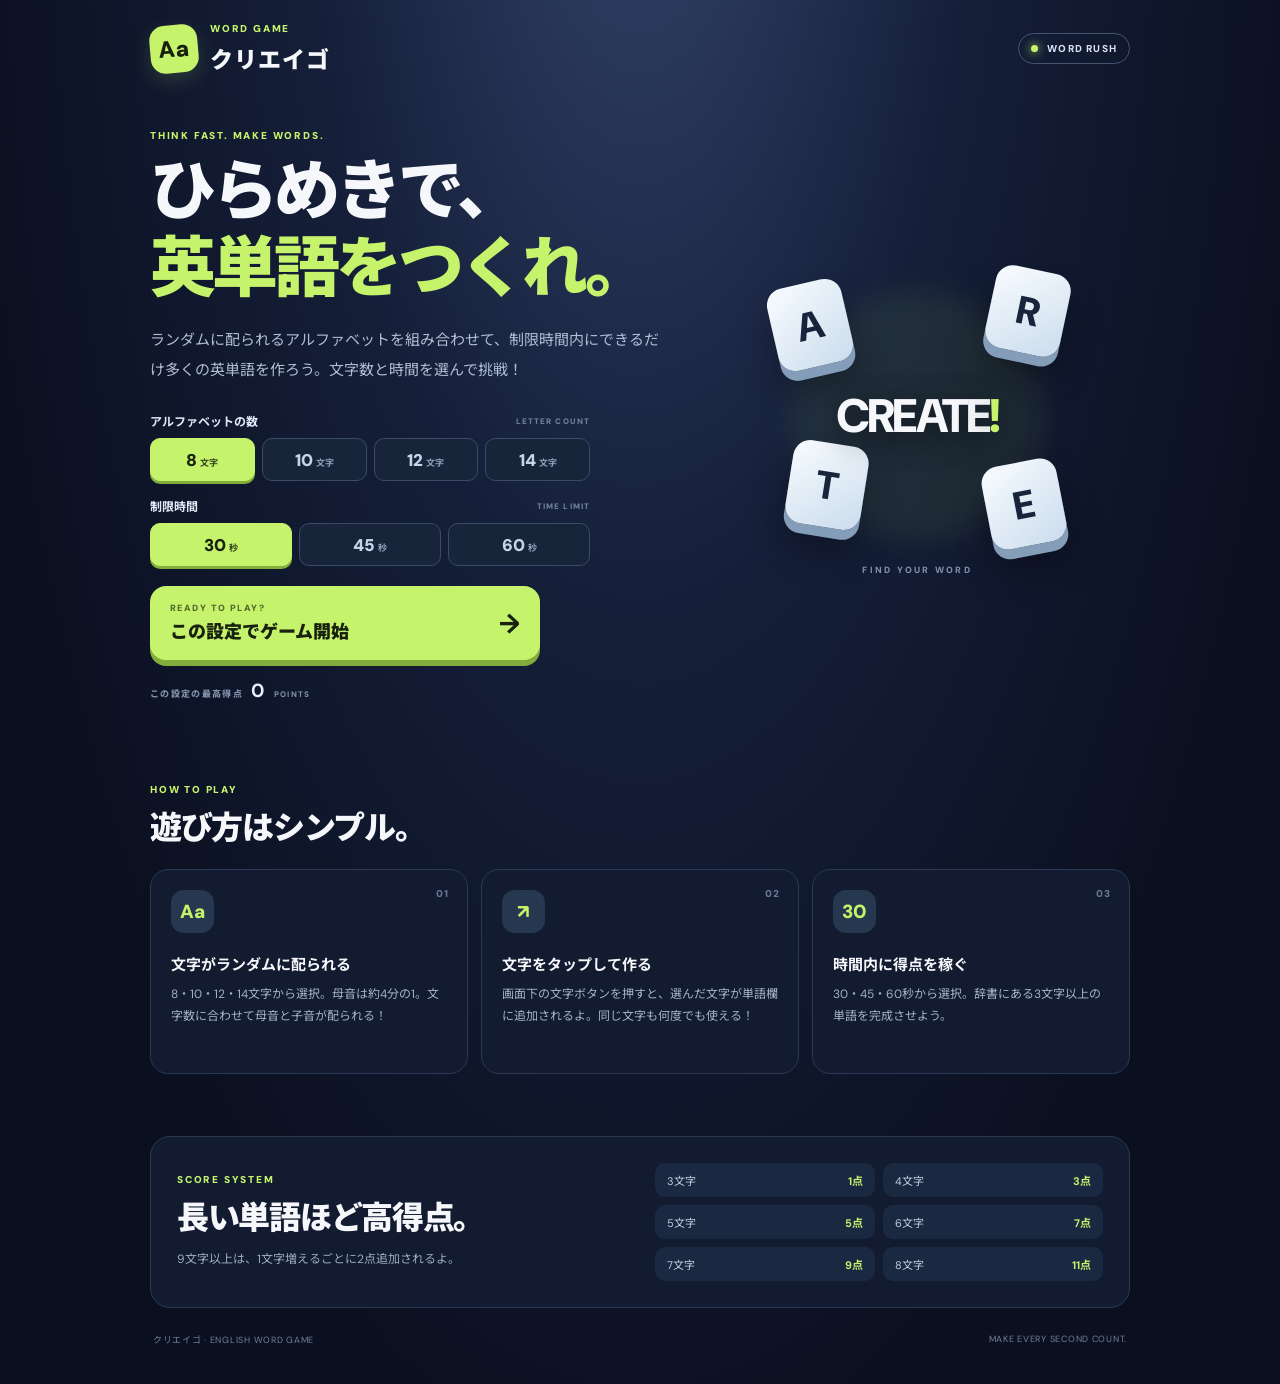
==== commit 8c71ec3a: "Clarify mode picker and refresh home assets" ====
--- a/index.html
+++ b/index.html
@@ -9,8 +9,8 @@
   <link rel="preconnect" href="https://fonts.googleapis.com">
   <link rel="preconnect" href="https://fonts.gstatic.com" crossorigin>
   <link href="https://fonts.googleapis.com/css2?family=DM+Sans:wght@400;500;600;700;800;900&family=Noto+Sans+JP:wght@400;500;700;900&display=swap" rel="stylesheet">
-  <link rel="stylesheet" href="style.css">
-  <script src="home.js" defer></script>
+  <link rel="stylesheet" href="style.css?v=20261102-modes">
+  <script src="home.js?v=20261102-modes" defer></script>
 </head>
 <body class="home-page">
   <main class="home-shell">
@@ -74,7 +74,7 @@
           <span class="step-number">01</span>
           <div class="info-icon">Aa</div>
           <h3>文字がランダムに配られる</h3>
-          <p>8・10・12・14文字から選択。母音と子音がランダムに配られる！</p>
+          <p>8・10・12・14文字から選択。母音は約4分の1。文字数に合わせて母音と子音が配られる！</p>
         </article>
         <article class="info-card">
           <span class="step-number">02</span>
--- a/style.css
+++ b/style.css
@@ -64,8 +64,9 @@
 
 /* Dedicated play screen */
 .game-page{min-height:100svh;padding:0 14px 16px;overflow-x:hidden}
-.game-shell{width:min(760px,100%);min-height:100svh;margin:0 auto;display:flex;flex-direction:column;padding-bottom:230px}
+.game-shell{width:min(760px,100%);min-height:100svh;margin:0 auto;display:flex;flex-direction:column;padding-bottom:270px}
 .game-top{height:62px;display:flex;align-items:center;justify-content:space-between;gap:12px;border-bottom:1px solid #26344d}
+.game-top-right{display:flex;align-items:center;gap:10px;min-width:0}.mode-label{padding:6px 9px;border:1px solid #42516d;border-radius:99px;color:var(--lime);font-size:9px;font-weight:900;white-space:nowrap}
 .back-home{font-size:12px;color:#b6c3d9;font-weight:700;white-space:nowrap}
 .back-home:hover,.result-home-link:hover{color:var(--lime)}
 .game-brand{display:flex;align-items:center;gap:8px;font-size:14px;white-space:nowrap}
@@ -126,7 +127,7 @@
 .keyboard-caption span:first-child{font-size:9px;font-weight:900;letter-spacing:.16em;color:var(--lime)}
 .keyboard-caption span:last-child{font-size:9px;color:#a1aec4;text-align:right}
 .keyboard-caption b{font-weight:700;color:#d6e1f3}
-.letter-keyboard{display:grid;grid-template-columns:repeat(8,minmax(0,1fr));gap:7px}
+.letter-keyboard{width:min(100%,560px);margin:0 auto;display:grid;grid-template-columns:repeat(var(--keyboard-columns,8),minmax(0,1fr));gap:7px}
 .letter-key{
   min-width:0;height:54px;border:1px solid #bdcde0;border-radius:11px;
   background:linear-gradient(155deg,#f5fbff,#d7e8f5);color:#17243a;
@@ -172,7 +173,7 @@
 }
 @media(max-width:480px){
   .game-page{padding:0 10px 10px}
-  .game-top{height:56px;gap:6px}
+  .game-top{height:56px;gap:6px}.game-top-right{gap:5px}.mode-label{font-size:8px;padding:5px 6px}
   .back-home{font-size:11px}
   .game-brand{font-size:12px;gap:6px}
   .mini-mark{width:25px;height:25px}
@@ -187,10 +188,10 @@
   .letter-keyboard{gap:5px}
   .letter-key{height:48px;border-radius:9px;font-size:clamp(17px,5.5vw,23px);box-shadow:0 3px 0 #8ea7c2}
   .submit-word-btn{margin-top:8px;padding:11px}
-  .game-shell{padding-bottom:205px}
+  .game-shell{padding-bottom:260px}
 }
 @media(max-height:700px) and (max-width:600px){
-  .game-center{min-height:300px;padding:12px 0}
+  .game-center{min-height:300px;padding:12px 0}.game-shell{padding-bottom:235px}
   .accepted-area{margin-top:12px;padding-top:10px}
   .accepted-words{max-height:54px}
   .keyboard-dock{padding-top:8px}
@@ -199,4 +200,27 @@
 }
 @media(prefers-reduced-motion:reduce){
   *,*::before,*::after{animation-duration:.01ms!important;transition-duration:.01ms!important;scroll-behavior:auto!important}
+}
+
+/* Home screen game mode selector */
+.mode-selectors{display:grid;gap:16px;margin:0 0 20px;max-width:440px}
+.mode-group{min-width:0}
+.mode-heading{display:flex;align-items:center;justify-content:space-between;gap:12px;margin-bottom:8px}
+.mode-heading strong{font-size:12px;color:#e2eaf8}
+.mode-heading span{font-size:8px;letter-spacing:.14em;font-weight:900;color:#71819b}
+.choice-row{display:grid;gap:7px}
+#letter-options{grid-template-columns:repeat(4,minmax(0,1fr))}
+#time-options{grid-template-columns:repeat(3,minmax(0,1fr))}
+.mode-option{
+  min-height:43px;border:1px solid #3a4b68;border-radius:10px;background:#17243a;color:#c7d3e7;
+  font-size:17px;font-weight:900;transition:background .13s,border-color .13s,transform .13s;
+  touch-action:manipulation;
+}
+.mode-option span{font-size:9px;font-weight:700;margin-left:3px;color:#8e9db6}
+.mode-option.is-selected{background:#c5f36b;border-color:#c5f36b;color:#19220e;box-shadow:0 3px 0 #83ad3b}
+.mode-option.is-selected span{color:#35451d}
+.mode-option:active{transform:translateY(1px)}
+@media(max-width:540px){
+  .mode-selectors{max-width:none;gap:13px}
+  .mode-option{min-height:46px}
 }
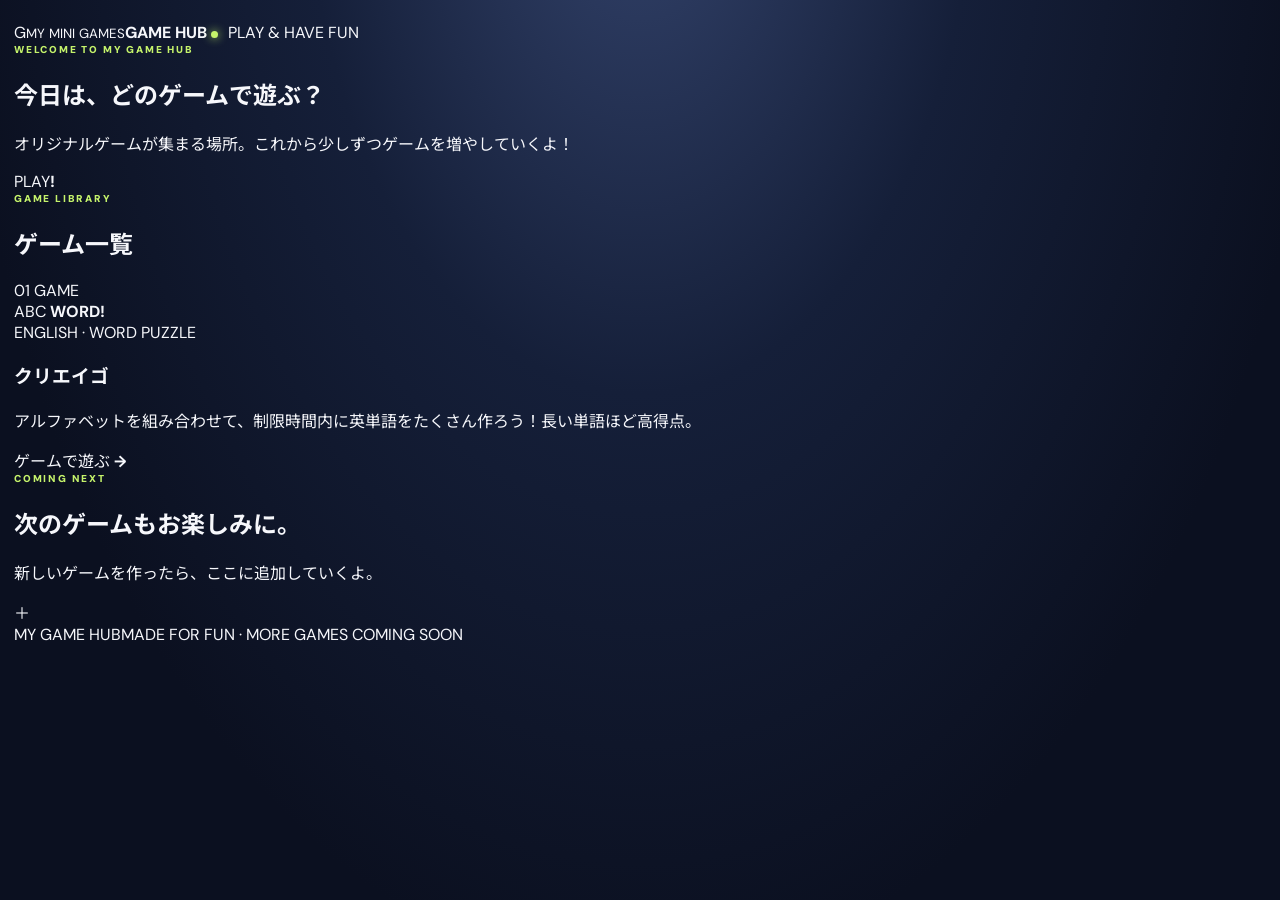
==== commit 54804d1e: "Create a game hub homepage" ====
--- a/index.html
+++ b/index.html
@@ -4,113 +4,49 @@
   <meta charset="utf-8">
   <meta name="viewport" content="width=device-width, initial-scale=1, viewport-fit=cover">
   <meta name="theme-color" content="#101426">
-  <meta name="description" content="30秒で英単語を作るスピードワードゲーム、クリエイゴ。">
-  <title>クリエイゴ | ホーム</title>
+  <meta name="description" content="いろいろなミニゲームで遊ぼう。ゲームを追加していくゲームポータル。">
+  <title>GAME HUB | あそびば</title>
   <link rel="preconnect" href="https://fonts.googleapis.com">
   <link rel="preconnect" href="https://fonts.gstatic.com" crossorigin>
   <link href="https://fonts.googleapis.com/css2?family=DM+Sans:wght@400;500;600;700;800;900&family=Noto+Sans+JP:wght@400;500;700;900&display=swap" rel="stylesheet">
-  <link rel="stylesheet" href="style.css?v=20261102-modes">
-  <script src="home.js?v=20261102-modes" defer></script>
+  <link rel="stylesheet" href="style.css?v=20261104-game-hub">
 </head>
-<body class="home-page">
-  <main class="home-shell">
-    <header class="top home-top">
-      <div class="brand-mark" aria-hidden="true">Aa</div>
-      <div class="brand-copy">
-        <p class="eyebrow">WORD GAME</p>
-        <h1>クリエイゴ</h1>
-      </div>
-      <div class="top-badge"><span class="live-dot"></span> WORD RUSH</div>
+<body class="hub-page">
+  <main class="hub-shell">
+    <header class="hub-header">
+      <a class="hub-logo" href="index.html"><span class="hub-logo-mark">G</span><span><small>MY MINI GAMES</small><strong>GAME HUB</strong></span></a>
+      <span class="hub-header-tag"><span class="live-dot"></span> PLAY &amp; HAVE FUN</span>
     </header>
 
-    <section class="home-hero">
-      <div class="hero-copy">
-        <p class="eyebrow">THINK FAST. MAKE WORDS.</p>
-        <h2>ひらめきで、<br><span>英単語をつくれ。</span></h2>
-        <p class="home-lead">ランダムに配られるアルファベットを組み合わせて、制限時間内にできるだけ多くの英単語を作ろう。文字数と時間を選んで挑戦！</p>
-        <section class="mode-selectors" aria-label="ゲーム設定">
-          <div class="mode-group">
-            <div class="mode-heading"><strong>アルファベットの数</strong><span>LETTER COUNT</span></div>
-            <div class="choice-row" id="letter-options">
-              <button class="mode-option is-selected" type="button" data-letters="8" aria-pressed="true">8<span>文字</span></button>
-              <button class="mode-option" type="button" data-letters="10" aria-pressed="false">10<span>文字</span></button>
-              <button class="mode-option" type="button" data-letters="12" aria-pressed="false">12<span>文字</span></button>
-              <button class="mode-option" type="button" data-letters="14" aria-pressed="false">14<span>文字</span></button>
-            </div>
-          </div>
-          <div class="mode-group">
-            <div class="mode-heading"><strong>制限時間</strong><span>TIME LIMIT</span></div>
-            <div class="choice-row" id="time-options">
-              <button class="mode-option is-selected" type="button" data-time="30" aria-pressed="true">30<span>秒</span></button>
-              <button class="mode-option" type="button" data-time="45" aria-pressed="false">45<span>秒</span></button>
-              <button class="mode-option" type="button" data-time="60" aria-pressed="false">60<span>秒</span></button>
-            </div>
-          </div>
-        </section>
-        <a id="home-start-link" class="home-start-btn" href="game.html?letters=8&amp;time=30">
-          <span><small>READY TO PLAY?</small><strong>この設定でゲーム開始</strong></span>
-          <span class="home-start-arrow" aria-hidden="true">→</span>
-        </a>
-        <div class="home-best">この設定の最高得点 <strong id="home-best-score">0</strong><span>POINTS</span></div>
-      </div>
-      <div class="hero-art" aria-hidden="true">
-        <div class="art-glow"></div>
-        <div class="art-tile tile-a">A</div>
-        <div class="art-tile tile-r">R</div>
-        <div class="art-tile tile-t">T</div>
-        <div class="art-tile tile-e">E</div>
-        <div class="art-word">CREATE<span>!</span></div>
-        <div class="art-caption">FIND YOUR WORD</div>
-      </div>
+    <section class="hub-hero">
+      <p class="eyebrow">WELCOME TO MY GAME HUB</p>
+      <h1>今日は、<span>どのゲーム</span>で遊ぶ？</h1>
+      <p>オリジナルゲームが集まる場所。これから少しずつゲームを増やしていくよ！</p>
+      <div class="hub-hero-decoration" aria-hidden="true"><span>PLAY</span><b>!</b></div>
     </section>
 
-    <section class="home-info">
-      <div class="section-heading">
-        <p class="eyebrow">HOW TO PLAY</p>
-        <h2>遊び方はシンプル。</h2>
-      </div>
-      <div class="steps-grid">
-        <article class="info-card">
-          <span class="step-number">01</span>
-          <div class="info-icon">Aa</div>
-          <h3>文字がランダムに配られる</h3>
-          <p>8・10・12・14文字から選択。母音は約4分の1。文字数に合わせて母音と子音が配られる！</p>
-        </article>
-        <article class="info-card">
-          <span class="step-number">02</span>
-          <div class="info-icon">↗</div>
-          <h3>文字をタップして作る</h3>
-          <p>画面下の文字ボタンを押すと、選んだ文字が単語欄に追加されるよ。同じ文字も何度でも使える！</p>
-        </article>
-        <article class="info-card">
-          <span class="step-number">03</span>
-          <div class="info-icon">30</div>
-          <h3>時間内に得点を稼ぐ</h3>
-          <p>30・45・60秒から選択。辞書にある3文字以上の単語を完成させよう。</p>
-        </article>
-      </div>
+    <section class="hub-library">
+      <div class="hub-section-heading"><div><p class="eyebrow">GAME LIBRARY</p><h2>ゲーム一覧</h2></div><span>01 GAME</span></div>
+      <a class="hub-game-card" href="creigeo.html">
+        <div class="hub-game-art creigeo-art" aria-hidden="true">
+          <span class="hub-letter l1">A</span><span class="hub-letter l2">B</span><span class="hub-letter l3">C</span>
+          <strong>WORD!</strong>
+        </div>
+        <div class="hub-game-info">
+          <span class="hub-game-category">ENGLISH · WORD PUZZLE</span>
+          <h3>クリエイゴ</h3>
+          <p>アルファベットを組み合わせて、制限時間内に英単語をたくさん作ろう！長い単語ほど高得点。</p>
+          <span class="hub-play-link">ゲームで遊ぶ <b>→</b></span>
+        </div>
+      </a>
     </section>
 
-    <section class="home-scoring">
-      <div>
-        <p class="eyebrow">SCORE SYSTEM</p>
-        <h2>長い単語ほど高得点。</h2>
-        <p>9文字以上は、1文字増えるごとに2点追加されるよ。</p>
-      </div>
-      <div class="home-score-grid">
-        <span>3文字 <b>1点</b></span>
-        <span>4文字 <b>3点</b></span>
-        <span>5文字 <b>5点</b></span>
-        <span>6文字 <b>7点</b></span>
-        <span>7文字 <b>9点</b></span>
-        <span>8文字 <b>11点</b></span>
-      </div>
+    <section class="hub-coming">
+      <div><p class="eyebrow">COMING NEXT</p><h2>次のゲームもお楽しみに。</h2><p>新しいゲームを作ったら、ここに追加していくよ。</p></div>
+      <div class="hub-coming-mark" aria-hidden="true">＋</div>
     </section>
 
-    <footer class="home-footer">
-      <span>クリエイゴ · ENGLISH WORD GAME</span>
-      <span>MAKE EVERY SECOND COUNT.</span>
-    </footer>
+    <footer class="hub-footer"><span>MY GAME HUB</span><span>MADE FOR FUN · MORE GAMES COMING SOON</span></footer>
   </main>
 </body>
 </html>
--- a/style.css
+++ b/style.css
@@ -223,4 +223,17 @@
 @media(max-width:540px){
   .mode-selectors{max-width:none;gap:13px}
   .mode-option{min-height:46px}
-}+}
+
+/* End-of-round word examples */
+.possible-words-section{margin:18px 0 22px;padding:16px;border:1px solid #2e3c56;border-radius:16px;background:#121a2c}
+.possible-words-section h2{margin:14px 0 8px;font-size:15px;color:#e8effb}
+.possible-words-section h2:first-child{margin-top:0}
+.final-letters{margin:0;padding:11px 12px;border-radius:10px;background:#202e45;color:var(--lime);font-size:15px;font-weight:900;letter-spacing:.12em;overflow-wrap:anywhere}
+.possible-words-note{margin:0 0 10px;color:#91a0b9;font-size:11px;line-height:1.6}
+.possible-words{display:flex;flex-wrap:wrap;gap:7px}
+.possible-word{display:inline-flex;align-items:center;gap:8px;padding:8px 10px;border:1px solid #34435f;border-radius:9px;background:#1b2940;color:#edf3ff;font-weight:800;font-size:13px}
+.possible-word b{color:var(--lime);font-size:10px;white-space:nowrap}
+.possible-word.already-found{border-color:#a8d45c;background:#26371f}
+.possible-word.already-found::after{content:"作成済み";font-size:9px;color:#c5f36b;white-space:nowrap}
+@media(max-width:480px){.possible-words-section{padding:12px}.possible-word{padding:7px 8px;font-size:12px}}
